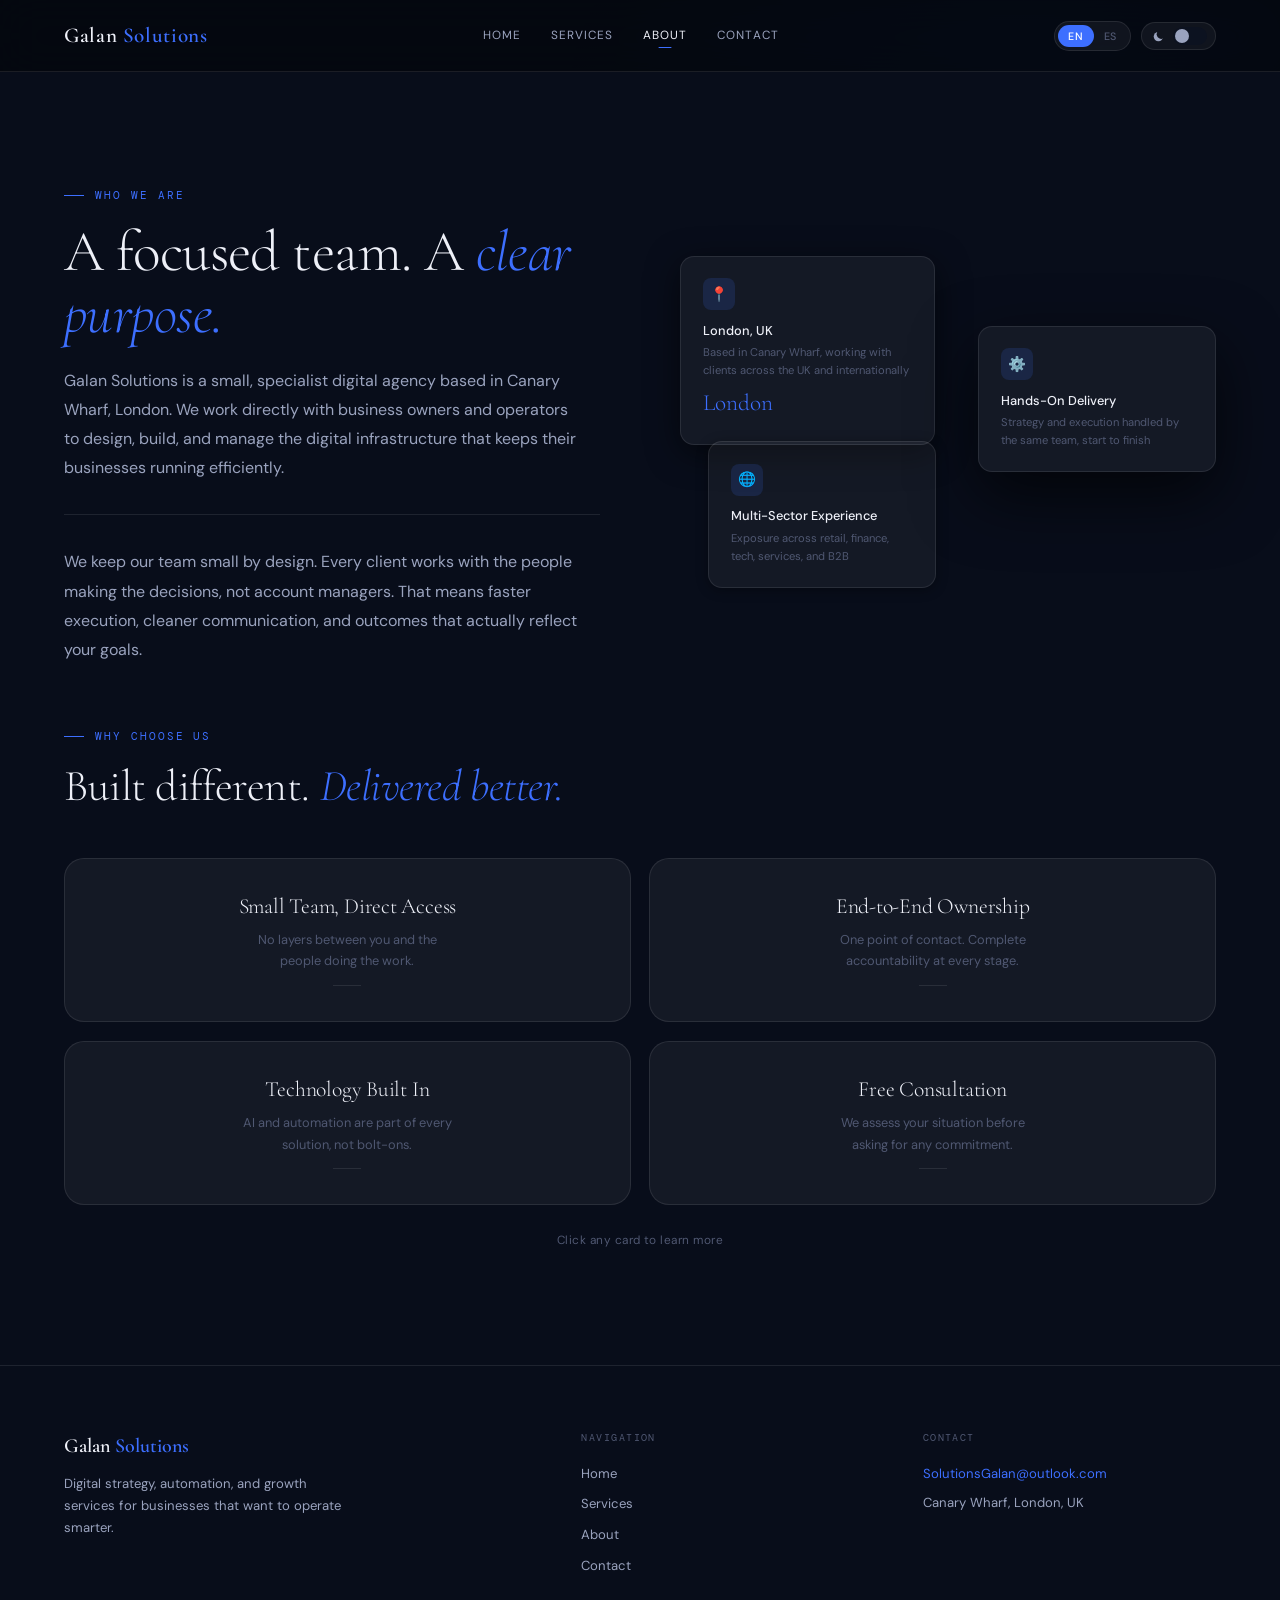
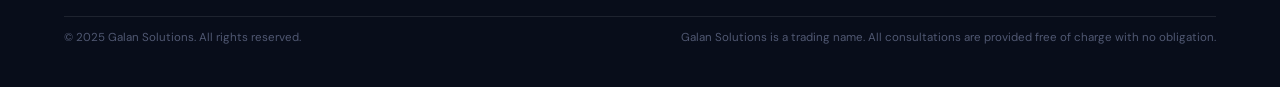
==== about.html @ 9af6d911 "Add about.html page" ====
<!DOCTYPE html>
<html lang="en">
<script>
(function(){
  var t=localStorage.getItem('gs_theme')||'dark';
  document.documentElement.setAttribute('data-theme',t);
})();
</script>
<head>
<meta charset="UTF-8"/>
<meta name="viewport" content="width=device-width, initial-scale=1.0"/>
<title>Galan Solutions — Think Digital. Scale Smarter.</title>
<meta name="description" content="Premium digital agency helping entrepreneurs automate operations, improve marketing, and scale through AI and technology. Based in London."/>
<meta name="keywords" content="digital agency, AI automation, web design, marketing, London, business growth"/>
<meta property="og:title" content="Galan Solutions — Think Digital. Scale Smarter."/>
<meta property="og:description" content="Empowering businesses with smart digital systems that save time, streamline operations, and allow owners to focus on growth."/>
<meta property="og:type" content="website"/>
<link rel="icon" href="data:image/svg+xml,<svg xmlns='http://www.w3.org/2000/svg' viewBox='0 0 32 32'><rect width='32' height='32' rx='8' fill='%233d6fff'/><text x='7' y='24' font-family='Georgia' font-size='22' font-weight='bold' fill='white'>G</text></svg>"/>
<link rel="preconnect" href="https://fonts.googleapis.com"/>
<link rel="preconnect" href="https://fonts.gstatic.com" crossorigin/>
<link href="https://fonts.googleapis.com/css2?family=Cormorant+Garamond:ital,wght@0,300;0,400;0,600;1,300;1,400&family=DM+Sans:opsz,wght@9..40,300;9..40,400;9..40,500&family=DM+Mono:wght@300;400&display=swap" rel="stylesheet"/>
<style>
:root {
  --bg:#05080f; --bg2:#080d1a; --bg3:#0c1220;
  --card:rgba(255,255,255,.05); --cardh:rgba(255,255,255,.08);
  --glass:rgba(5,8,15,.88);
  --t1:#eef0f8; --t2:#9aa3be; --t3:#505872;
  --acc:#3d6fff; --acc2:#6dc8ff;
  --accS:rgba(61,111,255,.15); --accG:rgba(61,111,255,.25);
  --bdr:rgba(255,255,255,.09); --bdrH:rgba(61,111,255,.4);
  --sh1:0 2px 12px rgba(0,0,0,.35); --sh2:0 8px 32px rgba(0,0,0,.55); --sh3:0 24px 64px rgba(0,0,0,.65);
  --r1:8px; --r2:14px; --r3:20px; --r4:28px;
  --nh:72px;
  --eOut:cubic-bezier(.16,1,.3,1); --eSpr:cubic-bezier(.34,1.56,.64,1); --eSm:cubic-bezier(.4,0,.2,1);
  --fD:'Cormorant Garamond',Georgia,serif;
  --fB:'DM Sans',sans-serif;
  --fM:'DM Mono',monospace;
}
[data-theme="light"]{
  --bg:#f5f8ff; --bg2:#edf2ff; --bg3:#e4ecff;
  --card:#ffffff; --cardh:#ffffff;
  --glass:#edf2ffee;
  --t1:#06112e; --t2:#354080; --t3:#7080b0;
  --acc:#1a48e0; --accS:rgba(26,72,224,.08); --accG:rgba(26,72,224,.2);
  --bdr:rgba(26,72,224,.12); --bdrH:rgba(26,72,224,.35);
  --sh1:0 2px 8px rgba(26,72,224,.07); --sh2:0 8px 28px rgba(26,72,224,.11); --sh3:0 20px 56px rgba(26,72,224,.15);
}
*,*::before,*::after{box-sizing:border-box;margin:0;padding:0}
html{font-size:16px;scroll-behavior:smooth;-webkit-font-smoothing:antialiased;text-rendering:optimizeLegibility}
body{font-family:var(--fB);background:var(--bg);color:var(--t1);line-height:1.6;overflow-x:hidden;transition:background .4s var(--eSm),color .4s var(--eSm)}

body::before{
  content:'';position:fixed;inset:0;z-index:-1;
  background:
    radial-gradient(ellipse 60% 50% at 80% 10%, rgba(61,111,255,.12) 0%, transparent 60%),
    radial-gradient(ellipse 50% 40% at 10% 80%, rgba(61,111,255,.07) 0%, transparent 55%),
    radial-gradient(ellipse 40% 35% at 50% 50%, rgba(109,200,255,.05) 0%, transparent 60%);
  animation:bg-shift 12s ease-in-out infinite alternate;
  pointer-events:none;
}
[data-theme="light"] body::before{
  background:
    radial-gradient(ellipse 60% 50% at 80% 10%, rgba(26,72,224,.08) 0%, transparent 60%),
    radial-gradient(ellipse 50% 40% at 10% 80%, rgba(26,72,224,.05) 0%, transparent 55%),
    radial-gradient(ellipse 40% 35% at 50% 50%, rgba(26,72,224,.04) 0%, transparent 60%);
}
@keyframes bg-shift{
  0%  { opacity:.8; }
  33% { opacity:1; }
  66% { opacity:.9; }
  100%{ opacity:1; }
}
a{text-decoration:none;color:inherit}
button{cursor:pointer;border:none;background:none;font-family:inherit}
ul{list-style:none}
::selection{background:var(--accS);color:var(--t1)}
::-webkit-scrollbar{width:4px}
::-webkit-scrollbar-track{background:transparent}
::-webkit-scrollbar-thumb{background:var(--bdr);border-radius:2px}
::-webkit-scrollbar-thumb:hover{background:var(--acc)}

/* NAV */
.nav{position:fixed;top:0;left:0;right:0;height:var(--nh);z-index:1000;display:flex;align-items:center;padding:0 clamp(1.25rem,5vw,4rem);background:var(--glass);backdrop-filter:blur(22px) saturate(180%);-webkit-backdrop-filter:blur(22px) saturate(180%);border-bottom:1px solid var(--bdr);transition:background .4s}
[data-theme="light"] .nav{background:#edf2ffee;backdrop-filter:blur(22px)}
.nav-brand{font-family:var(--fD);font-size:1.32rem;font-weight:600;letter-spacing:.03em;flex-shrink:0;transition:opacity .2s}
.nav-brand:hover{opacity:.7}
.nav-brand b{color:var(--acc);font-weight:600}
.nav-links{display:flex;align-items:center;gap:.1rem;margin:0 auto}
.nav-a{font-size:.74rem;font-weight:400;letter-spacing:.09em;text-transform:uppercase;color:var(--t2);padding:.45rem .88rem;border-radius:var(--r1);transition:color .2s;position:relative}
.nav-a::after{content:'';position:absolute;bottom:4px;left:50%;transform:translateX(-50%) scaleX(0);width:13px;height:1.5px;background:var(--acc);border-radius:1px;transition:transform .25s var(--eOut)}
.nav-a:hover{color:var(--t1)}
.nav-a:hover::after,.nav-a.cur::after{transform:translateX(-50%) scaleX(1)}
.nav-a.cur{color:var(--t1)}
.nav-r{display:flex;align-items:center;gap:.6rem;flex-shrink:0}
.lang-sw{display:flex;background:var(--card);border:1px solid var(--bdr);border-radius:100px;padding:3px}
.lang-sw:hover{border-color:var(--bdrH)}
.lbtn{font-size:.67rem;font-weight:500;letter-spacing:.07em;text-transform:uppercase;color:var(--t3);padding:4px 10px;border-radius:100px;transition:all .2s var(--eOut)}
.lbtn.on{background:var(--acc);color:#fff}
.theme-btn-wrap{display:none;align-items:center;gap:.45rem;background:var(--card);border:1px solid var(--bdr);border-radius:100px;padding:4px 8px 4px 10px;transition:border-color .2s,background .2s;flex-shrink:0}
.theme-btn-wrap:hover{border-color:var(--bdrH);background:var(--cardh)}
.nav-r .theme-btn-wrap{display:flex}
.mob-ctrls .theme-btn-wrap{display:flex}
.theme-icon{display:flex;align-items:center;color:var(--t2);transition:color .3s}
.theme-icon .icon-sun{display:none}
.theme-icon .icon-moon{display:block}
[data-theme="light"] .theme-icon .icon-sun{display:block}
[data-theme="light"] .theme-icon .icon-moon{display:none}
[data-theme="light"] .theme-icon{color:var(--acc)}
.theme-sw{width:34px;height:18px;background:var(--bg3);border-radius:100px;position:relative;transition:background .3s var(--eOut);flex-shrink:0;display:block;border:none}
.theme-sw::after{content:'';position:absolute;top:2px;left:2px;width:14px;height:14px;border-radius:50%;background:var(--t2);transition:transform .3s var(--eSpr),background .3s}
[data-theme="light"] .theme-sw{background:var(--accS)}
[data-theme="light"] .theme-sw::after{transform:translateX(16px);background:var(--acc)}
.ham{display:none;flex-direction:column;gap:5px;padding:8px;border-radius:var(--r1)}
.ham:hover{background:var(--card)}
.ham span{display:block;width:22px;height:1.5px;background:var(--t1);border-radius:1px;transition:all .3s var(--eOut);transform-origin:center}
.ham.open span:nth-child(1){transform:translateY(6.5px) rotate(45deg)}
.ham.open span:nth-child(2){opacity:0;transform:scaleX(0)}
.ham.open span:nth-child(3){transform:translateY(-6.5px) rotate(-45deg)}
.mob-nav{position:fixed;top:var(--nh);left:0;right:0;background:var(--glass);backdrop-filter:blur(24px);-webkit-backdrop-filter:blur(24px);border-bottom:1px solid var(--bdr);padding:1.5rem clamp(1.25rem,5vw,4rem);display:flex;flex-direction:column;gap:.2rem;transform:translateY(-110%);opacity:0;transition:transform .4s var(--eOut),opacity .3s;pointer-events:none;z-index:999}
[data-theme="light"] .mob-nav{background:#edf2ffee}
.mob-nav.open{transform:translateY(0);opacity:1;pointer-events:all}
.mob-nav .nav-a{font-size:.93rem;padding:.7rem 1rem;letter-spacing:.04em}
.mob-ctrls{display:flex;align-items:center;gap:1rem;margin-top:1rem;padding-top:1rem;border-top:1px solid var(--bdr)}

/* LAYOUT */
.wrap{padding-top:var(--nh)}
.sec{padding:clamp(4.5rem,9vw,8rem) clamp(1.25rem,5vw,4rem)}
.cnt{max-width:1180px;margin:0 auto;width:100%}
.lbl{font-family:var(--fM);font-size:.67rem;letter-spacing:.18em;text-transform:uppercase;color:var(--acc);margin-bottom:1.1rem;display:flex;align-items:center;gap:.7rem}
.lbl::before{content:'';display:inline-block;width:20px;height:1px;background:var(--acc)}
.h2{font-family:var(--fD);font-size:clamp(2.2rem,4.5vw,3.8rem);font-weight:300;line-height:1.07;letter-spacing:-.01em;color:var(--t1);margin-bottom:1.3rem}
.h2 em{font-style:italic;color:var(--acc)}
.sub{font-size:1rem;color:var(--t2);max-width:520px;line-height:1.82}
.sec-div{height:1px;background:var(--bdr);margin:2rem 0}

/* BUTTONS */
.btn{display:inline-flex;align-items:center;gap:.55rem;padding:.82rem 1.65rem;border-radius:100px;font-family:var(--fB);font-size:.79rem;font-weight:500;letter-spacing:.07em;text-transform:uppercase;transition:all .25s var(--eOut);white-space:nowrap}
.btn:active{transform:scale(.98)}
.btn-p{background:var(--acc);color:#fff;box-shadow:0 4px 20px var(--accG)}
.btn-p:hover{box-shadow:0 8px 32px var(--accG),0 0 0 1px rgba(61,111,255,.45);transform:translateY(-1px)}
.btn-o{background:transparent;color:var(--t1);border:1px solid var(--bdr)}
.btn-o:hover{border-color:var(--bdrH);background:var(--accS);color:var(--acc)}
.btn-g{background:transparent;color:var(--t2)}
.btn-g:hover{color:var(--t1)}

/* CARDS */
.card{background:var(--card);border:1px solid var(--bdr);border-radius:var(--r3);padding:2rem;transition:all .3s var(--eOut);position:relative;overflow:hidden}
.card::before{content:'';position:absolute;inset:0;border-radius:var(--r3);background:radial-gradient(500px circle at var(--mx,50%) var(--my,50%),var(--accS),transparent 40%);opacity:0;transition:opacity .4s}
.card:hover{background:var(--cardh);border-color:var(--bdrH);transform:translateY(-2px);box-shadow:var(--sh2)}
.card:hover::before{opacity:1}
[data-theme="light"] .card{background:#fff;border-color:rgba(26,72,224,.15)}
[data-theme="light"] .card:hover{background:#fff;box-shadow:var(--sh2)}

/* REVEAL */
.rv{opacity:0;transform:translateY(22px);transition:opacity .7s var(--eOut),transform .7s var(--eOut)}
.rv.in{opacity:1;transform:translateY(0)}
.d1{transition-delay:.1s}.d2{transition-delay:.2s}.d3{transition-delay:.3s}.d4{transition-delay:.4s}.d5{transition-delay:.5s}

/* OVERLAY */
.overlay{position:fixed;inset:0;background:var(--bg);z-index:9998;pointer-events:none;opacity:1;transition:opacity .5s var(--eSm)}
.overlay.gone{opacity:0}

/* HERO */
.hero{min-height:calc(100vh - var(--nh));display:flex;align-items:center;padding:clamp(3.5rem,8vw,7rem) clamp(1.25rem,5vw,4rem);position:relative;overflow:hidden;background:radial-gradient(ellipse 80% 60% at 70% 20%, #1a3a7a 0%, #080d1a 55%, #05080f 100%)}
[data-theme="light"] .hero{background:linear-gradient(135deg,#edf2ff 0%,#f5f8ff 60%,#e8f0ff 100%)}
.hero-bg{position:absolute;inset:0;pointer-events:none;z-index:0}
.orb{position:absolute;border-radius:50%;filter:blur(80px);opacity:.22;animation:drift 14s ease-in-out infinite}
.o1{width:540px;height:540px;background:radial-gradient(circle,#3d6fff,transparent 70%);top:-170px;right:-70px}
.o2{width:360px;height:360px;background:radial-gradient(circle,#6dc8ff,transparent 70%);bottom:-70px;left:4%;animation-delay:-5s;opacity:.1}
.o3{width:270px;height:270px;background:radial-gradient(circle,#3d6fff,transparent 70%);top:42%;left:28%;animation-delay:-9s;opacity:.07}
.o4{width:700px;height:700px;background:radial-gradient(circle,#1e4daa,transparent 65%);top:-20%;left:-15%;animation-delay:-3s;opacity:.06;animation-duration:20s}
@keyframes drift{0%,100%{transform:translate(0,0) scale(1)}33%{transform:translate(17px,-24px) scale(1.04)}66%{transform:translate(-11px,17px) scale(.97)}}
.hero::after{content:'';position:absolute;inset:0;background:radial-gradient(ellipse 50% 40% at 30% 80%,rgba(61,111,255,.07),transparent 70%);animation:breathe 8s ease-in-out infinite;pointer-events:none;z-index:0}
@keyframes breathe{0%,100%{opacity:.6;transform:scale(1)}50%{opacity:1;transform:scale(1.08)}}
.hero-in{max-width:1180px;margin:0 auto;width:100%;position:relative;z-index:1}
.hero-eye{display:inline-flex;align-items:center;gap:.7rem;font-family:var(--fM);font-size:.69rem;letter-spacing:.18em;text-transform:uppercase;color:var(--acc);margin-bottom:1.8rem;opacity:0;transform:translateY(13px);animation:fup .8s var(--eOut) .2s forwards}
.hero-eye::before{content:'';display:block;width:26px;height:1px;background:var(--acc)}
.hero-h{font-family:var(--fD);font-size:clamp(3rem,8vw,7rem);font-weight:300;line-height:.93;letter-spacing:-.025em;color:var(--t1);margin-bottom:1.85rem;opacity:0;transform:translateY(22px);animation:fup .9s var(--eOut) .35s forwards}
.hero-h em{font-style:italic;background:linear-gradient(135deg,var(--acc),var(--acc2));-webkit-background-clip:text;-webkit-text-fill-color:transparent;background-clip:text}
.hero-p{font-size:clamp(.94rem,1.8vw,1.09rem);color:var(--t2);max-width:455px;line-height:1.82;margin-bottom:2.75rem;opacity:0;transform:translateY(17px);animation:fup .9s var(--eOut) .5s forwards}
.hero-btns{display:flex;align-items:center;flex-wrap:wrap;gap:.85rem;opacity:0;transform:translateY(13px);animation:fup .8s var(--eOut) .65s forwards}
.scroll-hint{position:absolute;bottom:2.5rem;left:50%;transform:translateX(-50%);display:flex;flex-direction:column;align-items:center;gap:.45rem;opacity:0;animation:fup .8s var(--eOut) 1.1s forwards;z-index:1}
.scroll-lbl{font-family:var(--fM);font-size:.61rem;letter-spacing:.15em;text-transform:uppercase;color:var(--t3)}
.scroll-line{width:1px;height:36px;background:linear-gradient(to bottom,var(--acc),transparent);animation:pulse 2s ease-in-out infinite}
@keyframes pulse{0%,100%{opacity:.4}50%{opacity:1}}
@keyframes fup{to{opacity:1;transform:translateY(0)}}

/* TRUST STRIP */
.trust-strip{background:var(--bg2);border-top:1px solid var(--bdr);border-bottom:1px solid var(--bdr);padding:1.6rem clamp(1.25rem,5vw,4rem)}
[data-theme="light"] .trust-strip{background:#edf2ff}
.trust-in{max-width:1180px;margin:0 auto;display:flex;align-items:center;justify-content:center;gap:0;flex-wrap:wrap}
.trust-item{display:flex;align-items:center;gap:.65rem;font-size:.82rem;color:var(--t2);padding:.5rem 2.5rem;letter-spacing:.01em;line-height:1.4}
.trust-item svg{color:var(--acc);flex-shrink:0}
.trust-sep{width:1px;height:24px;background:var(--bdr);flex-shrink:0}
@media(max-width:680px){
  .trust-sep{display:none}
  .trust-item{padding:.4rem 1rem;font-size:.78rem}
}

/* SERVICES */
.svc-grid{display:grid;grid-template-columns:repeat(3,1fr);gap:1.15rem;margin-top:3rem;align-items:start}
.svc-card{cursor:pointer;user-select:none;align-self:start}
.svc-card.open{background:var(--cardh);border-color:var(--bdrH);box-shadow:var(--sh2)}
.svc-ico{width:42px;height:42px;background:var(--accS);border-radius:12px;display:flex;align-items:center;justify-content:center;color:var(--acc);margin-bottom:1.1rem;transition:background .2s,transform .2s}
.svc-card:hover .svc-ico,.svc-card.open .svc-ico{background:var(--acc);color:#fff;transform:scale(1.04)}
.svc-name{font-size:.9rem;font-weight:500;color:var(--t1);margin-bottom:.38rem}
.svc-short{font-size:.78rem;color:var(--t2);line-height:1.6}
.svc-exp{max-height:0;overflow:hidden;transition:max-height .45s var(--eOut),opacity .35s,margin .35s;opacity:0;margin-top:0}
.svc-card.open .svc-exp{max-height:240px;opacity:1;margin-top:.82rem}
.svc-detail{font-size:.78rem;color:var(--t2);line-height:1.72;padding-top:.82rem;border-top:1px solid var(--bdr)}
.svc-tag{display:inline-block;margin-top:.65rem;font-family:var(--fM);font-size:.63rem;letter-spacing:.1em;text-transform:uppercase;color:var(--acc);background:var(--accS);padding:.28rem .7rem;border-radius:100px}
.svc-hint{text-align:center;font-size:.74rem;color:var(--t3);margin-top:1.6rem;letter-spacing:.04em}

/* WHY CARDS — collapsed state */
.why-grid .svc-card{text-align:center;padding:2.2rem 1.8rem}
.why-grid .svc-name{font-family:var(--fD);font-size:1.35rem;font-weight:300;letter-spacing:-.01em;color:var(--t1);margin-bottom:.6rem;line-height:1.2}
.why-grid .svc-short{font-size:.8rem;color:var(--t3);line-height:1.65;max-width:220px;margin:0 auto}
.why-grid .svc-card::after{content:'';display:block;width:28px;height:1px;background:var(--bdr);margin:.85rem auto 0;transition:opacity .3s,width .3s var(--eOut)}
.why-grid .svc-card.open::after{opacity:0;width:0}
.why-grid .svc-exp{text-align:left}
.why-grid .svc-card.open .svc-name{color:var(--acc)}

/* ABOUT */
.intro-g{display:grid;grid-template-columns:1fr 1fr;gap:5rem;align-items:center}
.float-cards{position:relative;height:340px}
.fc{position:absolute;background:var(--card);border:1px solid var(--bdr);border-radius:var(--r2);padding:1.35rem;transition:transform .35s var(--eOut)}
.fc:nth-child(1){top:0;left:0;width:255px;box-shadow:var(--sh2)}
.fc:nth-child(2){top:70px;right:0;width:238px;box-shadow:var(--sh3)}
.fc:nth-child(3){bottom:8px;left:28px;width:228px;box-shadow:var(--sh1)}
.float-cards:hover .fc:nth-child(1){transform:translate(-5px,-5px)}
.float-cards:hover .fc:nth-child(2){transform:translate(5px,5px)}
.float-cards:hover .fc:nth-child(3){transform:translate(-3px,7px)}
.fc-ico{width:32px;height:32px;background:var(--accS);border-radius:var(--r1);display:flex;align-items:center;justify-content:center;color:var(--acc);font-size:.9rem;margin-bottom:.65rem}
.fc-t{font-size:.8rem;font-weight:500;color:var(--t1);margin-bottom:.22rem}
.fc-d{font-size:.7rem;color:var(--t3);line-height:1.55}
.fc-n{font-family:var(--fD);font-size:1.45rem;font-weight:300;color:var(--acc);margin-top:.38rem}
.why-g{display:grid;grid-template-columns:repeat(2,1fr);gap:1.15rem;margin-top:2.5rem}
.why-card{display:flex;gap:1rem;align-items:flex-start}
.why-ico{width:36px;height:36px;background:var(--accS);border-radius:var(--r1);display:flex;align-items:center;justify-content:center;color:var(--acc);flex-shrink:0;transition:background .2s}
.why-card:hover .why-ico{background:var(--acc);color:#fff}
.why-grid{grid-template-columns:repeat(2,1fr)}
@media(max-width:680px){.why-grid{grid-template-columns:1fr}}

/* CONTACT */
.contact-g{display:grid;grid-template-columns:1fr 1.4fr;gap:5rem;align-items:start}
.c-item{display:flex;gap:.9rem;align-items:flex-start;margin-bottom:1.5rem}
.c-ico{width:38px;height:38px;background:var(--accS);border-radius:var(--r1);display:flex;align-items:center;justify-content:center;color:var(--acc);flex-shrink:0}
.c-lt{font-size:.72rem;font-family:var(--fM);letter-spacing:.1em;text-transform:uppercase;color:var(--t3);margin-bottom:.2rem}
.c-lv{font-size:.88rem;color:var(--t1)}
.c-lv a{color:var(--acc);transition:opacity .2s}
.c-lv a:hover{opacity:.75}
.free-tag{display:inline-flex;align-items:center;gap:.48rem;padding:.45rem 1rem;border-radius:100px;font-size:.73rem;font-weight:500;background:var(--accS);color:var(--acc);border:1px solid rgba(61,111,255,.2);margin-bottom:2rem}
.form{display:flex;flex-direction:column;gap:1.1rem}
.field{position:relative}
.field input,.field textarea{width:100%;background:var(--card);border:1px solid var(--bdr);border-radius:var(--r2);padding:1.35rem 1.2rem .7rem;font-family:var(--fB);font-size:.86rem;color:var(--t1);outline:none;transition:border-color .25s,background .25s,box-shadow .25s;resize:none;line-height:1.5}
[data-theme="light"] .field input,[data-theme="light"] .field textarea{background:#fff;color:#06112e}
.field textarea{min-height:120px;padding-top:1.5rem}
.field input::placeholder,.field textarea::placeholder{color:transparent}
.field input:focus,.field textarea:focus{border-color:var(--acc);background:var(--cardh);box-shadow:0 0 0 3px var(--accS)}
.field label{position:absolute;top:1.05rem;left:1.2rem;font-size:.78rem;color:var(--t3);pointer-events:none;transition:all .2s var(--eOut);transform-origin:left;white-space:nowrap}
.field input:focus~label,.field input:not(:placeholder-shown)~label,
.field textarea:focus~label,.field textarea:not(:placeholder-shown)~label{transform:translateY(-1.45rem) scale(.78);color:var(--acc);background:var(--bg);padding:0 .28rem;left:1rem}
[data-theme="light"] .field input:focus~label,[data-theme="light"] .field input:not(:placeholder-shown)~label,
[data-theme="light"] .field textarea:focus~label,[data-theme="light"] .field textarea:not(:placeholder-shown)~label{background:var(--bg)}
.sub-btn{width:100%;padding:.95rem;border-radius:var(--r2);background:var(--acc);color:#fff;font-family:var(--fB);font-size:.86rem;font-weight:500;letter-spacing:.07em;text-transform:uppercase;cursor:pointer;transition:all .25s var(--eOut);box-shadow:0 4px 20px var(--accG)}
.sub-btn:hover{transform:translateY(-1px);box-shadow:0 8px 32px var(--accG)}
.sub-btn:active{transform:scale(.99)}
.form-ok{display:none;text-align:center;padding:2.8rem 2rem;border:1px solid var(--bdrH);border-radius:var(--r3);background:var(--accS)}
.form-ok.show{display:block}
.form-ok-ico{font-size:2.4rem;margin-bottom:.9rem}
.form-ok-t{font-family:var(--fD);font-size:1.55rem;font-weight:300;color:var(--t1);margin-bottom:.45rem}
.form-ok-d{font-size:.86rem;color:var(--t2)}

/* FOOTER */
footer{padding:4rem clamp(1.25rem,5vw,4rem) 2.5rem;border-top:1px solid var(--bdr);background:var(--bg2)}
[data-theme="light"] footer{background:#edf2ff}
.ft-in{max-width:1180px;margin:0 auto;display:grid;grid-template-columns:1.6fr 1fr 1fr;gap:3rem;align-items:start}
.ft-brand{font-family:var(--fD);font-size:1.25rem;font-weight:600;margin-bottom:.65rem}
.ft-brand b{color:var(--acc);font-weight:600}
.ft-tag{font-size:.82rem;color:var(--t2);max-width:280px;line-height:1.7;margin-top:.5rem}
.ft-col-title{font-family:var(--fM);font-size:.65rem;letter-spacing:.14em;text-transform:uppercase;color:var(--t3);margin-bottom:1rem}
.ft-links{display:flex;flex-direction:column;gap:.6rem}
.ft-lnk{font-size:.82rem;color:var(--t2);transition:color .2s}
.ft-lnk:hover{color:var(--t1)}
.ft-contact-item{font-size:.82rem;color:var(--t2);line-height:1.7}
.ft-contact-item a{color:var(--acc);transition:opacity .2s}
.ft-contact-item a:hover{opacity:.75}
.ft-divider{max-width:1180px;margin:2.5rem auto 0;border:none;border-top:1px solid var(--bdr)}
.ft-bot{max-width:1180px;margin:.75rem auto 0;display:flex;justify-content:space-between;font-size:.72rem;color:var(--t3);flex-wrap:wrap;gap:.75rem;align-items:center}
.ft-disclaimer{font-size:.72rem;color:var(--t3)}

/* LIGHT MODE OVERRIDES */
[data-theme="light"] body{background:#f5f8ff}
[data-theme="light"] .wrap{background:#f5f8ff}
[data-theme="light"] #services{background:#f5f8ff}
[data-theme="light"] #contact{background:#f5f8ff}
[data-theme="light"] .lang-sw{background:#fff;border-color:rgba(26,72,224,.18)}
[data-theme="light"] .theme-btn-wrap{background:#fff;border-color:rgba(26,72,224,.18)}
[data-theme="light"] .theme-sw{background:#e4ecff}
[data-theme="light"] .ham span{background:var(--t1)}
[data-theme="light"] .card{background:#fff;border-color:rgba(26,72,224,.15)}
[data-theme="light"] .card:hover{background:#fafcff;box-shadow:var(--sh2)}
[data-theme="light"] .svc-card.open{background:#fafcff;border-color:var(--bdrH)}
[data-theme="light"] .fc{background:#fff;border-color:rgba(26,72,224,.15)}
[data-theme="light"] .form-ok{background:#eef4ff;border-color:var(--bdrH)}
[data-theme="light"] .free-tag{background:#eef4ff;border-color:rgba(26,72,224,.2)}
[data-theme="light"] .svc-tag{background:#eef4ff}
[data-theme="light"] .trust-item svg{color:var(--acc)}
[data-theme="light"] .orb{opacity:.06}
.anchor{scroll-margin-top:calc(var(--nh) + 12px)}
.about-sec{background:var(--bg2)}
[data-theme="light"] .about-sec{background:#edf2ff}

/* RESPONSIVE */
@media(max-width:900px){
  .intro-g{grid-template-columns:1fr;gap:2.5rem}
  .float-cards{display:none}
  .svc-grid{grid-template-columns:repeat(2,1fr)}
  .why-g{grid-template-columns:1fr}
  .contact-g{grid-template-columns:1fr;gap:3rem}
  .ft-in{grid-template-columns:1fr 1fr;gap:2rem}
}
@media(max-width:680px){
  .nav-links,.nav-r .lang-sw,.nav-r .theme-btn-wrap{display:none}
  .ham{display:flex}
  .svc-grid{grid-template-columns:1fr}
  .hero-h{font-size:clamp(2.6rem,11vw,3.8rem)}
  .ft-in{grid-template-columns:1fr}
  .ft-bot{flex-direction:column;align-items:flex-start}
}
@media(max-width:380px){
  :root{--nh:62px}
}
</style>
</head>
<body>

<div class="overlay" id="overlay"></div>

<!-- NAV -->
<header class="nav" id="nav" role="banner">
  <a href="./" class="nav-brand">Galan <b>Solutions</b></a>
  <nav class="nav-links" role="navigation" aria-label="Primary">
    <a href="./"     class="nav-a"     data-sec="home">Home</a>
    <a href="services.html" class="nav-a"     data-sec="services">Services</a>
    <a href="about.html"    class="nav-a cur" data-sec="about">About</a>
    <a href="contact.html"  class="nav-a"     data-sec="contact">Contact</a>
  </nav>
  <div class="nav-r">
    <div class="lang-sw" role="group" aria-label="Language">
      <button class="lbtn on" data-lang="en" aria-label="English">EN</button>
      <button class="lbtn"    data-lang="es" aria-label="Español">ES</button>
    </div>
    <button class="theme-btn-wrap" id="theme-btn" aria-label="Toggle theme">
      <span class="theme-icon" aria-hidden="true">
        <svg class="icon-moon" width="14" height="14" viewBox="0 0 24 24" xmlns="http://www.w3.org/2000/svg"><defs><mask id="md"><rect width="24" height="24" fill="white"/><circle cx="16" cy="9" r="8" fill="black"/></mask></defs><circle cx="11" cy="13" r="8" fill="currentColor" mask="url(#md)"/></svg>
        <svg class="icon-sun" width="14" height="14" viewBox="0 0 14 14" fill="none"><circle cx="7" cy="7" r="2.5" stroke="currentColor" stroke-width="1.3"/><path d="M7 1v1.5M7 11.5V13M1 7h1.5M11.5 7H13M3.05 3.05l1.06 1.06M9.89 9.89l1.06 1.06M3.05 10.95l1.06-1.06M9.89 4.11l1.06-1.06" stroke="currentColor" stroke-width="1.3" stroke-linecap="round"/></svg>
      </span>
      <span class="theme-sw"></span>
    </button>
    <button class="ham" id="ham" aria-label="Open menu" aria-expanded="false">
      <span></span><span></span><span></span>
    </button>
  </div>
</header>

<div class="mob-nav" id="mob-nav">
  <a href="./"     class="nav-a" data-sec="home">Home</a>
  <a href="services.html" class="nav-a" data-sec="services">Services</a>
  <a href="about.html"    class="nav-a cur" data-sec="about">About</a>
  <a href="contact.html"  class="nav-a" data-sec="contact">Contact</a>
  <div class="mob-ctrls">
    <div class="lang-sw">
      <button class="lbtn on" data-lang="en">EN</button>
      <button class="lbtn"    data-lang="es">ES</button>
    </div>
    <button class="theme-btn-wrap" id="theme-btn-m" aria-label="Toggle theme">
      <span class="theme-icon" aria-hidden="true">
        <svg class="icon-moon" width="14" height="14" viewBox="0 0 24 24" xmlns="http://www.w3.org/2000/svg"><defs><mask id="mm"><rect width="24" height="24" fill="white"/><circle cx="16" cy="9" r="8" fill="black"/></mask></defs><circle cx="11" cy="13" r="8" fill="currentColor" mask="url(#mm)"/></svg>
        <svg class="icon-sun" width="14" height="14" viewBox="0 0 14 14" fill="none"><circle cx="7" cy="7" r="2.5" stroke="currentColor" stroke-width="1.3"/><path d="M7 1v1.5M7 11.5V13M1 7h1.5M11.5 7H13M3.05 3.05l1.06 1.06M9.89 9.89l1.06 1.06M3.05 10.95l1.06-1.06M9.89 4.11l1.06-1.06" stroke="currentColor" stroke-width="1.3" stroke-linecap="round"/></svg>
      </span>
      <span class="theme-sw"></span>
    </button>
  </div>
</div>

<main class="wrap">
<section class="sec anchor about-sec" id="about" aria-labelledby="ab-h">
  <div class="cnt">
    <div class="intro-g">
      <div>
        <div class="lbl rv" id="ab-lbl">Who We Are</div>
        <h2 class="h2 rv d1" id="ab-h">A focused team. A <em>clear purpose.</em></h2>
        <p class="sub rv d2" id="ab-p">Galan Solutions is a small, specialist digital agency based in Canary Wharf, London. We work directly with business owners and operators to design, build, and manage the digital infrastructure that keeps their businesses running efficiently.</p>
        <div class="sec-div rv d3"></div>
        <p class="sub rv d3" id="ab-p2">We keep our team small by design. Every client works with the people making the decisions, not account managers. That means faster execution, cleaner communication, and outcomes that actually reflect your goals.</p>
      </div>
      <div class="float-cards rv d2" aria-hidden="true">
        <div class="fc"><div class="fc-ico">📍</div><div class="fc-t" id="fc1t">London, UK</div><div class="fc-d" id="fc1d">Based in Canary Wharf, working with clients across the UK and internationally</div><div class="fc-n">London</div></div>
        <div class="fc"><div class="fc-ico">⚙️</div><div class="fc-t" id="fc2t">Hands-On Delivery</div><div class="fc-d" id="fc2d">Strategy and execution handled by the same team, start to finish</div></div>
        <div class="fc"><div class="fc-ico">🌐</div><div class="fc-t" id="fc3t">Multi-Sector Experience</div><div class="fc-d" id="fc3d">Exposure across retail, finance, tech, services, and B2B</div></div>
      </div>
    </div>

    <div class="lbl rv" style="margin-top:4rem" id="why-lbl">Why Choose Us</div>
    <h3 class="h2 rv d1" id="why-h" style="font-size:clamp(1.75rem,3.5vw,2.75rem)">Built different. <em>Delivered better.</em></h3>
    <div class="svc-grid why-grid">
      <article class="card svc-card rv d1" aria-expanded="false">
        <div class="svc-name" id="w1t">Small Team, Direct Access</div>
        <div class="svc-short" id="w1s">No layers between you and the people doing the work.</div>
        <div class="svc-exp"><div class="svc-detail" id="w1d">You work with the people doing the work. No layers, no handoffs, no miscommunication between what was agreed and what gets built. Every decision is made by the same people executing it.</div></div>
      </article>
      <article class="card svc-card rv d2" aria-expanded="false">
        <div class="svc-name" id="w2t">End-to-End Ownership</div>
        <div class="svc-short" id="w2s">One point of contact. Complete accountability at every stage.</div>
        <div class="svc-exp"><div class="svc-detail" id="w2d">We take full responsibility for strategy, execution, and results. One point of contact, complete accountability, clear deliverables at every stage. You always know where things stand and what comes next.</div></div>
      </article>
      <article class="card svc-card rv d3" aria-expanded="false">
        <div class="svc-name" id="w3t">Technology Built In</div>
        <div class="svc-short" id="w3s">AI and automation are part of every solution, not bolt-ons.</div>
        <div class="svc-exp"><div class="svc-detail" id="w3d">AI, automation, and smart systems are part of how we work, not extras we add on request. Every solution is designed to scale without proportional cost increases, so growth doesn't mean hiring more people to manage more tools.</div></div>
      </article>
      <article class="card svc-card rv d4" aria-expanded="false">
        <div class="svc-name" id="w4t">Free Consultation</div>
        <div class="svc-short" id="w4s">We assess your situation before asking for any commitment.</div>
        <div class="svc-exp"><div class="svc-detail" id="w4d">Every engagement starts with a no-cost consultation. We assess your situation, outline what we can do, and only move forward if there's a genuine fit. No pressure, no obligation, just clarity on whether we're the right team for you.</div></div>
      </article>
    </div>
    <p class="svc-hint" id="why-hint">Click any card to learn more</p>
  </div>
</section>

<!-- CONTACT -->

</main>

<!-- FOOTER -->
<footer role="contentinfo">
  <div class="ft-in">
    <div>
      <div class="ft-brand">Galan <b>Solutions</b></div>
      <p class="ft-tag" id="ft-tag">Digital strategy, automation, and growth services for businesses that want to operate smarter.</p>
    </div>
    <div>
      <div class="ft-col-title" id="ft-nav-title">Navigation</div>
      <nav class="ft-links" aria-label="Footer navigation">
        <a href="./"     class="ft-lnk" id="ft1">Home</a>
        <a href="services.html" class="ft-lnk" id="ft2">Services</a>
        <a href="about.html"    class="ft-lnk" id="ft3">About</a>
        <a href="contact.html"  class="ft-lnk" id="ft4">Contact</a>
      </nav>
    </div>
    <div>
      <div class="ft-col-title" id="ft-contact-title">Contact</div>
      <div class="ft-contact-item"><a href="mailto:SolutionsGalan@outlook.com">SolutionsGalan@outlook.com</a></div>
      <div class="ft-contact-item" style="margin-top:.45rem" id="ft-loc">Canary Wharf, London, UK</div>
    </div>
  </div>
  <hr class="ft-divider"/>
  <div class="ft-bot">
    <span id="ft-copy">© 2025 Galan Solutions. All rights reserved.</span>
    <span class="ft-disclaimer" id="ft-disclaimer">Galan Solutions is a trading name. All consultations are provided free of charge with no obligation.</span>
  </div>
</footer>

<script>
(function(){
'use strict';
const T={
en:{
  nav:['Home','Services','About','Contact'],
  eye:'Premium Digital Agency — London',
  h1:'Think Digital.', h2:'Scale Smarter.',
  hp:'We simplify, automate, and manage the digital side of your business, so you can focus entirely on decision making.',
  hb1:'View Services', hb2:'Why Choose Us', hb3:'Get in Touch', scroll:'Scroll',
  tr1:'Strategy, automation, and growth — under one roof',
  tr2:'You work directly with the people doing the work',
  tr3:'Every consultation is free, with no obligation',
  svclbl:'What We Do', svcH:'Six ways we <em>grow your business.</em>',
  svcp:'Every service is built to save time, reduce friction, and deliver measurable results.',
  svcHint:'Click any card to learn more',
  s:[
    ['Process Automation','Replace manual tasks with intelligent, time-saving workflows.',
     'We identify your most repetitive processes and automate them from start to finish. CRM updates, email sequences, document handling and reporting are all handled by software, freeing your team to focus on what actually matters.','AI · Automation · Efficiency'],
    ['Marketing Strategy','Data-led campaigns built to convert and scale revenue.',
     'We design and manage full-funnel marketing strategies grounded in data. Audience research, paid media, email marketing and conversion optimisation are all tied to clear KPIs and monthly reporting, so you always know what is working.','Paid Media · Funnels · Growth'],
    ['Web Design','Fast, modern websites that turn visitors into customers.',
     'We build websites from strategy through to launch, covering UX, visual design and development. Every site is mobile-first, SEO-optimised and performance-tuned, whether it is a landing page or a full platform.','UX · Development · SEO'],
    ['Social Media','Consistent content that builds your audience and brand authority.',
     'We manage your social presence from start to finish, covering content calendars, creative production, scheduling and community management across Instagram, LinkedIn, TikTok and X. You stay visible without the overhead.','Content · Brand · Community'],
    ['Market Research','Clear intelligence to sharpen your positioning and strategy.',
     'We deliver structured competitor and market analysis, identifying gaps, trends and positioning opportunities. Outputs include written reports, pricing benchmarks and customer persona profiles, designed to inform real decisions.','Intelligence · Research · Strategy'],
    ['Business Analytics','Dashboards and reporting that make your numbers actionable.',
     'We build custom analytics frameworks and live dashboards connected to your existing tools. Revenue, CAC, churn and conversion rates are surfaced clearly so you can act quickly, with no spreadsheet archaeology required.','Dashboards · KPIs · Reporting'],
  ],
  ablbl:'Who We Are', abH:'A focused team. A <em>clear purpose.</em>',
  abp:'Galan Solutions is a small, specialist digital agency based in Canary Wharf, London. We work directly with business owners and operators to design, build, and manage the digital infrastructure that keeps their businesses running efficiently.',
  abp2:"We keep our team small by design. Every client works with the people making the decisions, not account managers. That means faster execution, cleaner communication, and outcomes that actually reflect your goals.",
  fc1t:'London, UK', fc1d:'Based in Canary Wharf, working with clients across the UK and internationally',
  fc2t:'Hands-On Delivery', fc2d:'Strategy and execution handled by the same team, start to finish',
  fc3t:'Multi-Sector Experience', fc3d:'Exposure across retail, finance, tech, services, and B2B',
  whylbl:'Why Choose Us', whyH:'Built different. <em>Delivered better.</em>',
  whyHint:'Click any card to learn more',
  w:[
    ['Small Team, Direct Access','No layers between you and the people doing the work.','You work with the people doing the work. No layers, no handoffs, no miscommunication between what was agreed and what gets built. Every decision is made by the same people executing it.'],
    ['End-to-End Ownership','One point of contact. Complete accountability at every stage.','We take full responsibility for strategy, execution, and results. One point of contact, complete accountability, clear deliverables at every stage. You always know where things stand and what comes next.'],
    ['Technology Built In','AI and automation are part of every solution, not bolt-ons.','AI, automation, and smart systems are part of how we work, not extras we add on request. Every solution is designed to scale without proportional cost increases, so growth does not mean hiring more people to manage more tools.'],
    ['Free Consultation','We assess your situation before asking for any commitment.','Every engagement starts with a no-cost consultation. We assess your situation, outline what we can do, and only move forward if there is a genuine fit. No pressure, no obligation, just clarity on whether we are the right team for you.'],
  ],
  ctlbl:'Get in Touch', ctH:"Let's build something <em>great.</em>",
  ctp:"Tell us about your business and what you're looking to achieve. We'll come back with a clear view of how we can help.",
  free:'Consultations are free', el:'Email', ll:'Location', loc:'Canary Wharf, London, UK',
  fln:'Your Name', fle:'Email Address', flc:'Company', flm:'Tell us about your project',
  sub:'Send Message', fokt:'Message sent!', fokd:"We'll be in touch within 24 hours.",
  fttag:'Digital strategy, automation, and growth services for businesses that want to operate smarter.',
  ftcopy:'© 2025 Galan Solutions. All rights reserved.',
  ftdisclaimer:'Galan Solutions is a trading name. All consultations are provided free of charge with no obligation.',
  ftnav:['Home','Services','About','Contact'],
  ftNavTitle:'Navigation', ftContactTitle:'Contact', ftloc:'Canary Wharf, London, UK',
},
es:{
  nav:['Inicio','Servicios','Nosotros','Contacto'],
  eye:'Agencia Digital Premium — Londres',
  h1:'Piensa Digital.', h2:'Crece con Inteligencia.',
  hp:'Simplificamos, automatizamos y gestionamos el lado digital de tu negocio — para que puedas centrarte en la toma de decisiones.',
  hb1:'Ver Servicios', hb2:'¿Por qué elegirnos?', hb3:'Contáctanos', scroll:'Scroll',
  tr1:'Estrategia, automatización y crecimiento — bajo un mismo techo',
  tr2:'Trabajas directamente con las personas que hacen el trabajo',
  tr3:'Cada consulta es gratuita y sin compromiso',
  svclbl:'Qué Hacemos', svcH:'Seis formas de <em>hacer crecer tu negocio.</em>',
  svcp:'Cada servicio está diseñado para ahorrar tiempo, reducir fricciones y generar resultados medibles.',
  svcHint:'Haz clic en una tarjeta para saber más',
  s:[
    ['Automatización de Procesos','Sustituye tareas manuales por flujos de trabajo inteligentes.',
     'Identificamos tus procesos más repetitivos y los automatizamos de principio a fin. Desde actualizaciones de CRM y secuencias de email hasta gestión documental e informes, tu equipo deja de hacer lo que el software puede manejar.','IA · Automatización · Eficiencia'],
    ['Estrategia de Marketing','Campañas basadas en datos para convertir y escalar ingresos.',
     'Diseñamos y gestionamos estrategias de marketing de embudo completo basadas en datos. Investigación de audiencias, medios de pago, email marketing y optimización de conversiones — todo vinculado a KPIs claros y reporting mensual.','Medios Pagados · Embudos · Crecimiento'],
    ['Diseño Web','Webs rápidas y modernas que convierten visitas en clientes.',
     'Construimos webs desde la estrategia hasta el lanzamiento, cubriendo UX, diseño visual y desarrollo. Cada sitio es mobile-first, optimizado para SEO y de alto rendimiento.','UX · Desarrollo · SEO'],
    ['Redes Sociales','Contenido consistente que hace crecer tu audiencia y autoridad de marca.',
     'Gestionamos tu presencia en redes de principio a fin — calendarios de contenido, producción creativa, programación y gestión de comunidades. Activos en Instagram, LinkedIn, TikTok y X.','Contenido · Marca · Comunidad'],
    ['Investigación de Mercado','Inteligencia clara para afinar tu posicionamiento y estrategia.',
     'Entregamos análisis estructurados de mercado y competencia — identificando brechas, tendencias y oportunidades. Los resultados incluyen informes escritos, benchmarks de precios y perfiles de cliente.','Inteligencia · Investigación · Estrategia'],
    ['Análisis de Negocio','Dashboards e informes que hacen tus números accionables.',
     'Construimos marcos de analítica personalizados y dashboards en tiempo real conectados a tus herramientas actuales. Ingresos, CAC, churn, tasas de conversión — presentados con claridad para que puedas actuar rápido.','Dashboards · KPIs · Reporting'],
  ],
  ablbl:'Quiénes Somos', abH:'Un equipo enfocado. Un <em>propósito claro.</em>',
  abp:'Galan Solutions es una agencia digital especializada con sede en Canary Wharf, Londres. Trabajamos directamente con propietarios y operadores de negocios para diseñar, construir y gestionar la infraestructura digital que mantiene sus empresas funcionando de forma eficiente.',
  abp2:'Mantenemos el equipo pequeño por diseño. Cada cliente trabaja con las personas que toman las decisiones, no con gestores de cuentas. Eso significa ejecución más rápida, comunicación más clara y resultados que realmente reflejan tus objetivos.',
  fc1t:'Londres, Reino Unido', fc1d:'Con sede en Canary Wharf, trabajando con clientes en el Reino Unido e internacionalmente',
  fc2t:'Entrega Directa', fc2d:'Estrategia y ejecución gestionadas por el mismo equipo, de principio a fin',
  fc3t:'Experiencia Multisectorial', fc3d:'Exposición en retail, finanzas, tecnología, servicios y B2B',
  whylbl:'Por Qué Elegirnos', whyH:'Pensados diferente. <em>Entregados mejor.</em>',
  whyHint:'Haz clic en una tarjeta para saber más',
  w:[
    ['Equipo Pequeño, Acceso Directo','Sin intermediarios entre tú y quienes hacen el trabajo.','Trabajas con las personas que hacen el trabajo. Sin capas intermedias, sin malentendidos entre lo acordado y lo entregado. Cada decisión la toman las mismas personas que la ejecutan.'],
    ['Responsabilidad Total','Un único punto de contacto. Rendición de cuentas en cada etapa.','Asumimos la responsabilidad completa de estrategia, ejecución y resultados. Un único punto de contacto, rendición de cuentas total y entregables claros en cada etapa. Siempre sabes en qué punto estamos y qué viene después.'],
    ['Tecnología Integrada','La IA y la automatización forman parte de cada solución.','La IA, la automatización y los sistemas inteligentes son parte de cómo trabajamos, no extras añadidos. Cada solución está diseñada para escalar sin aumentos proporcionales de coste, de modo que crecer no significa contratar más personas para gestionar más herramientas.'],
    ['Consulta Gratuita','Evaluamos tu situación antes de pedir cualquier compromiso.','Todo compromiso comienza con una consulta sin coste. Evaluamos tu situación, detallamos lo que podemos hacer y solo avanzamos si hay un encaje real. Sin presión, sin obligación, solo claridad sobre si somos el equipo adecuado para ti.'],
  ],
  ctlbl:'Contáctanos', ctH:'Construyamos algo <em>grande.</em>',
  ctp:'Cuéntanos tu negocio y lo que quieres conseguir. Te responderemos con una visión clara de cómo podemos ayudarte.',
  free:'Las consultas son gratuitas', el:'Email', ll:'Ubicación', loc:'Canary Wharf, Londres, Reino Unido',
  fln:'Tu Nombre', fle:'Correo Electrónico', flc:'Empresa', flm:'Cuéntanos tu proyecto',
  sub:'Enviar Mensaje', fokt:'¡Mensaje enviado!', fokd:'Te responderemos en menos de 24 horas.',
  fttag:'Estrategia digital, automatización y servicios de crecimiento para empresas que quieren operar de forma más inteligente.',
  ftcopy:'© 2025 Galan Solutions. Todos los derechos reservados.',
  ftdisclaimer:'Galan Solutions es un nombre comercial. Todas las consultas son gratuitas y sin compromiso.',
  ftnav:['Inicio','Servicios','Nosotros','Contacto'],
  ftNavTitle:'Navegación', ftContactTitle:'Contacto', ftloc:'Canary Wharf, Londres, Reino Unido',
}};

let lang=localStorage.getItem('gs_lang')||'en';
let theme=localStorage.getItem('gs_theme')||'dark';

function g(id){return document.getElementById(id)}
function tx(id,v){const e=g(id);if(e)e.textContent=v}
function ht(id,v){const e=g(id);if(e)e.innerHTML=v}

function setTheme(t){
  theme=t;
  document.documentElement.setAttribute('data-theme',t);
  localStorage.setItem('gs_theme',t);
}

function setLang(l){
  lang=l;localStorage.setItem('gs_lang',l);document.documentElement.lang=l==='es'?'es':'en';
  const t=T[l];
  const sk=['home','services','about','contact'];
  document.querySelectorAll('[data-sec]').forEach(el=>{const i=sk.indexOf(el.dataset.sec);if(i>-1)el.textContent=t.nav[i];});
  document.querySelectorAll('.ft-lnk').forEach((el,i)=>{el.textContent=t.ftnav[i]});
  document.querySelectorAll('.lbtn').forEach(b=>b.classList.toggle('on',b.dataset.lang===l));
  tx('h-l1',t.h1);tx('h-l2',t.h2);tx('h-p',t.hp);
  tx('h-b1',t.hb1);tx('h-b2',t.hb2);tx('h-b3',t.hb3);tx('scroll-lbl',t.scroll);
  const eyeEl=g('hero-eye');if(eyeEl)eyeEl.childNodes[eyeEl.childNodes.length-1].textContent=' '+t.eye;
  tx('tr1',t.tr1);tx('tr2',t.tr2);tx('tr3',t.tr3);
  tx('svc-lbl',t.svclbl);ht('svc-h',t.svcH);tx('svc-p',t.svcp);tx('svc-hint',t.svcHint);
  t.s.forEach((s,i)=>{tx('s'+i+'n',s[0]);tx('s'+i+'s',s[1]);tx('s'+i+'d',s[2]);tx('s'+i+'t',s[3]);});
  tx('ab-lbl',t.ablbl);ht('ab-h',t.abH);tx('ab-p',t.abp);tx('ab-p2',t.abp2);
  tx('fc1t',t.fc1t);tx('fc1d',t.fc1d);tx('fc2t',t.fc2t);tx('fc2d',t.fc2d);tx('fc3t',t.fc3t);tx('fc3d',t.fc3d);
  tx('why-lbl',t.whylbl);ht('why-h',t.whyH);tx('why-hint',t.whyHint);
  t.w.forEach((w,i)=>{tx('w'+(i+1)+'t',w[0]);tx('w'+(i+1)+'s',w[1]);tx('w'+(i+1)+'d',w[2]);});
  tx('ct-lbl',t.ctlbl);ht('ct-h',t.ctH);tx('ct-p',t.ctp);
  tx('free-t',t.free);tx('ct-el',t.el);tx('ct-ll',t.ll);tx('ct-loc',t.loc);
  tx('fl-n',t.fln);tx('fl-e',t.fle);tx('fl-c',t.flc);tx('fl-m',t.flm);
  tx('sub-btn',t.sub);tx('fok-t',t.fokt);tx('fok-d',t.fokd);
  tx('ft-tag',t.fttag);tx('ft-copy',t.ftcopy);tx('ft-disclaimer',t.ftdisclaimer);
  tx('ft-nav-title',t.ftNavTitle);tx('ft-contact-title',t.ftContactTitle);tx('ft-loc',t.ftloc);
}

function initReveal(){
  const obs=new IntersectionObserver(e=>{e.forEach(x=>{if(x.isIntersecting){x.target.classList.add('in');obs.unobserve(x.target);}});},{threshold:.07,rootMargin:'0px 0px -28px 0px'});
  document.querySelectorAll('.rv').forEach(el=>obs.observe(el));
}

function initActiveNav(){
  const obs=new IntersectionObserver(e=>{e.forEach(x=>{if(x.isIntersecting)document.querySelectorAll('[data-sec]').forEach(a=>a.classList.toggle('cur',a.dataset.sec===x.target.id));});},{threshold:.25});
  ['home','services','about','contact'].forEach(id=>{const el=g(id);if(el)obs.observe(el);});
}

function initGlow(){
  document.querySelectorAll('.card').forEach(c=>{
    c.addEventListener('mousemove',e=>{const r=c.getBoundingClientRect();c.style.setProperty('--mx',((e.clientX-r.left)/r.width*100)+'%');c.style.setProperty('--my',((e.clientY-r.top)/r.height*100)+'%');});
  });
}

function initExpandCards(selector){
  const cards=document.querySelectorAll(selector);
  cards.forEach(card=>{
    card.addEventListener('click',()=>{
      const open=card.classList.contains('open');
      cards.forEach(c=>{c.classList.remove('open');c.setAttribute('aria-expanded','false');});
      if(!open){card.classList.add('open');card.setAttribute('aria-expanded','true');}
    });
  });
  document.addEventListener('click',e=>{
    if(!e.target.closest(selector)){
      cards.forEach(c=>{c.classList.remove('open');c.setAttribute('aria-expanded','false');});
    }
  });
}

function initForm(){
  const form=g('contact-form'),ok=g('form-ok');
  if(!form||!ok) return;
  form.addEventListener('submit',async function(e){
    e.preventDefault();
    const name=g('fn').value.trim();
    const email=g('fe').value.trim();
    const msg=g('fm').value.trim();
    if(!name||!email||!msg) return;
    const btn=g('sub-btn');
    const orig=btn.textContent;
    btn.textContent='Sending…';btn.style.opacity='.7';btn.disabled=true;

    const FORM_ID='1FAIpQLSd_6_UtoeeYuwAeU0uyCxOF9xhLvhWWf105ejGIHL0OowZ6Cg';
    const body=new URLSearchParams({
      'entry.462677815': name,
      'entry.1432944088': email,
      'entry.1521080484': g('fc-inp').value.trim(),
      'entry.946331430': g('fph').value.trim(),
      'entry.343648168': msg,
    });

    try{
      await fetch(`https://docs.google.com/forms/d/e/${FORM_ID}/formResponse`,{
        method:'POST',mode:'no-cors',
        headers:{'Content-Type':'application/x-www-form-urlencoded'},
        body:body.toString()
      });
      form.style.display='none';
      ok.classList.add('show');
    } catch(err){
      btn.textContent=orig;btn.style.opacity='1';btn.disabled=false;
      alert('Something went wrong. Please email us directly:\nSolutionsGalan@outlook.com');
    }
  });
}

function initHam(){
  const ham=g('ham'),mob=g('mob-nav');
  if(!ham||!mob) return;
  ham.addEventListener('click',()=>{const o=mob.classList.toggle('open');ham.classList.toggle('open',o);ham.setAttribute('aria-expanded',String(o));});
  mob.querySelectorAll('a').forEach(a=>a.addEventListener('click',()=>{mob.classList.remove('open');ham.classList.remove('open');ham.setAttribute('aria-expanded','false');}));
  document.addEventListener('click',e=>{if(!e.target.closest('#nav')&&!e.target.closest('#mob-nav')){mob.classList.remove('open');ham.classList.remove('open');}});
}

function initSmoothLinks(){
  document.addEventListener('click',function(e){
    const a=e.target.closest('a[href^="#"]');
    if(!a) return;
    const id=a.getAttribute('href').slice(1);
    if(!id) return;
    const el=document.getElementById(id);
    if(el){e.preventDefault();el.scrollIntoView({behavior:'smooth'});}
  });
}

document.addEventListener('DOMContentLoaded',()=>{
  setTheme(theme);setLang(lang);
  initReveal();initActiveNav();initGlow();
  initExpandCards('#services .svc-card');
  initExpandCards('#about .svc-card');
  initForm();initHam();initSmoothLinks();
  ['theme-btn','theme-btn-m'].forEach(id=>{const el=g(id);if(el)el.addEventListener('click',()=>setTheme(theme==='dark'?'light':'dark'));});
  document.querySelectorAll('.lbtn').forEach(btn=>{btn.addEventListener('click',()=>setLang(btn.dataset.lang));});
  setTimeout(()=>{const ov=g('overlay');if(ov)ov.classList.add('gone');},40);
});
})();
</script>
</body>
</html>
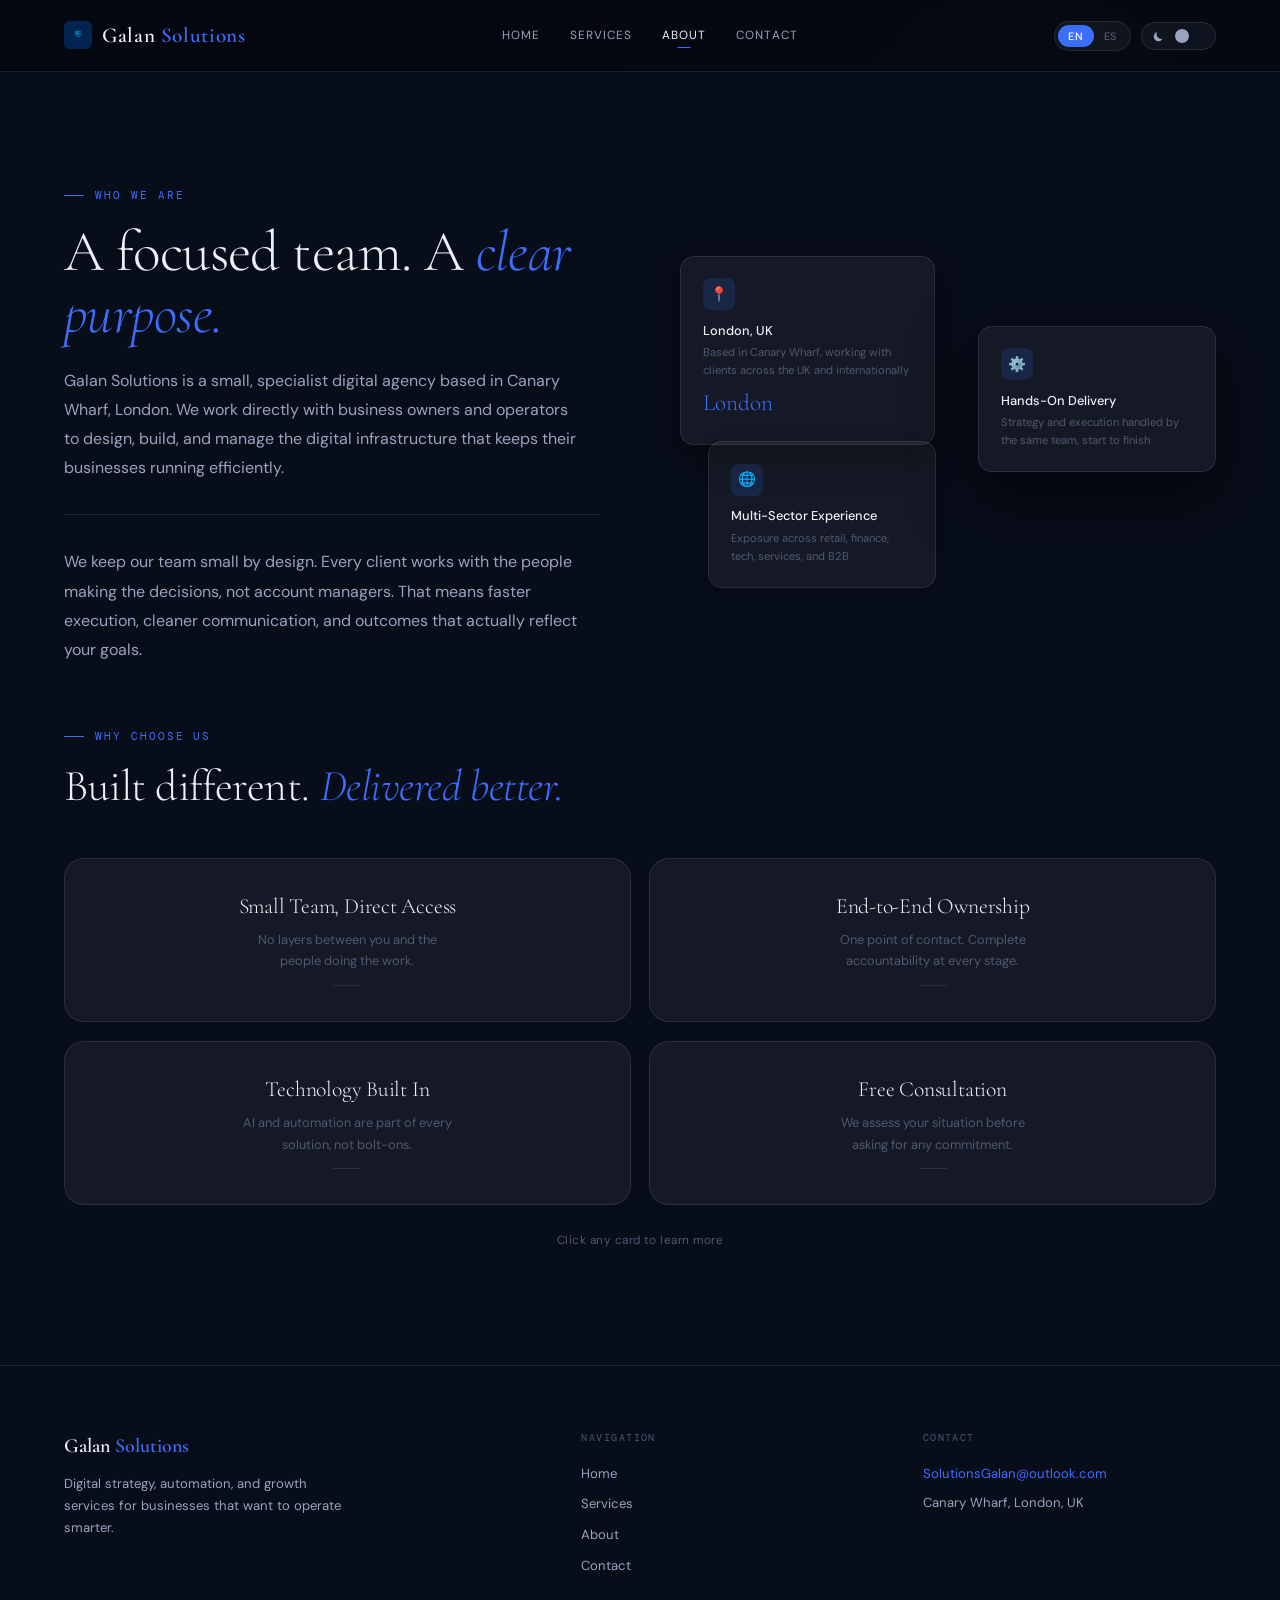
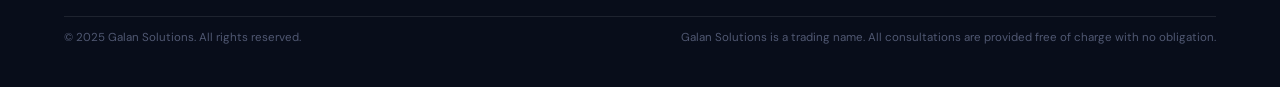
==== commit 79483560: "Add Galan Solutions logo to nav and favicon" ====
--- a/about.html
+++ b/about.html
@@ -15,11 +15,11 @@
 <meta property="og:title" content="Galan Solutions — Think Digital. Scale Smarter."/>
 <meta property="og:description" content="Empowering businesses with smart digital systems that save time, streamline operations, and allow owners to focus on growth."/>
 <meta property="og:type" content="website"/>
-<link rel="icon" href="data:image/svg+xml,<svg xmlns='http://www.w3.org/2000/svg' viewBox='0 0 32 32'><rect width='32' height='32' rx='8' fill='%233d6fff'/><text x='7' y='24' font-family='Georgia' font-size='22' font-weight='bold' fill='white'>G</text></svg>"/>
+<link rel="icon" type="image/png" href="[data-uri]"/>
 <link rel="preconnect" href="https://fonts.googleapis.com"/>
 <link rel="preconnect" href="https://fonts.gstatic.com" crossorigin/>
 <link href="https://fonts.googleapis.com/css2?family=Cormorant+Garamond:ital,wght@0,300;0,400;0,600;1,300;1,400&family=DM+Sans:opsz,wght@9..40,300;9..40,400;9..40,500&family=DM+Mono:wght@300;400&display=swap" rel="stylesheet"/>
-<style>
+<style>.nav-brand{display:inline-flex;align-items:center;gap:10px;text-decoration:none}.nav-logo{height:28px;width:auto;display:block;border-radius:6px;flex-shrink:0}@view-transition{navigation:auto}::view-transition-old(root){animation:.18s ease both gs-fout}::view-transition-new(root){animation:.26s ease both gs-fin}@keyframes gs-fout{to{opacity:0}}@keyframes gs-fin{from{opacity:0}}
 :root {
   --bg:#05080f; --bg2:#080d1a; --bg3:#0c1220;
   --card:rgba(255,255,255,.05); --cardh:rgba(255,255,255,.08);
@@ -339,7 +339,7 @@
 
 <!-- NAV -->
 <header class="nav" id="nav" role="banner">
-  <a href="./" class="nav-brand">Galan <b>Solutions</b></a>
+  <a href="./" class="nav-brand"><img class="nav-logo" src="[data-uri]" alt=""/><span class="nav-brand-text">Galan <b>Solutions</b></span></a>
   <nav class="nav-links" role="navigation" aria-label="Primary">
     <a href="./"     class="nav-a"     data-sec="home">Home</a>
     <a href="services.html" class="nav-a"     data-sec="services">Services</a>
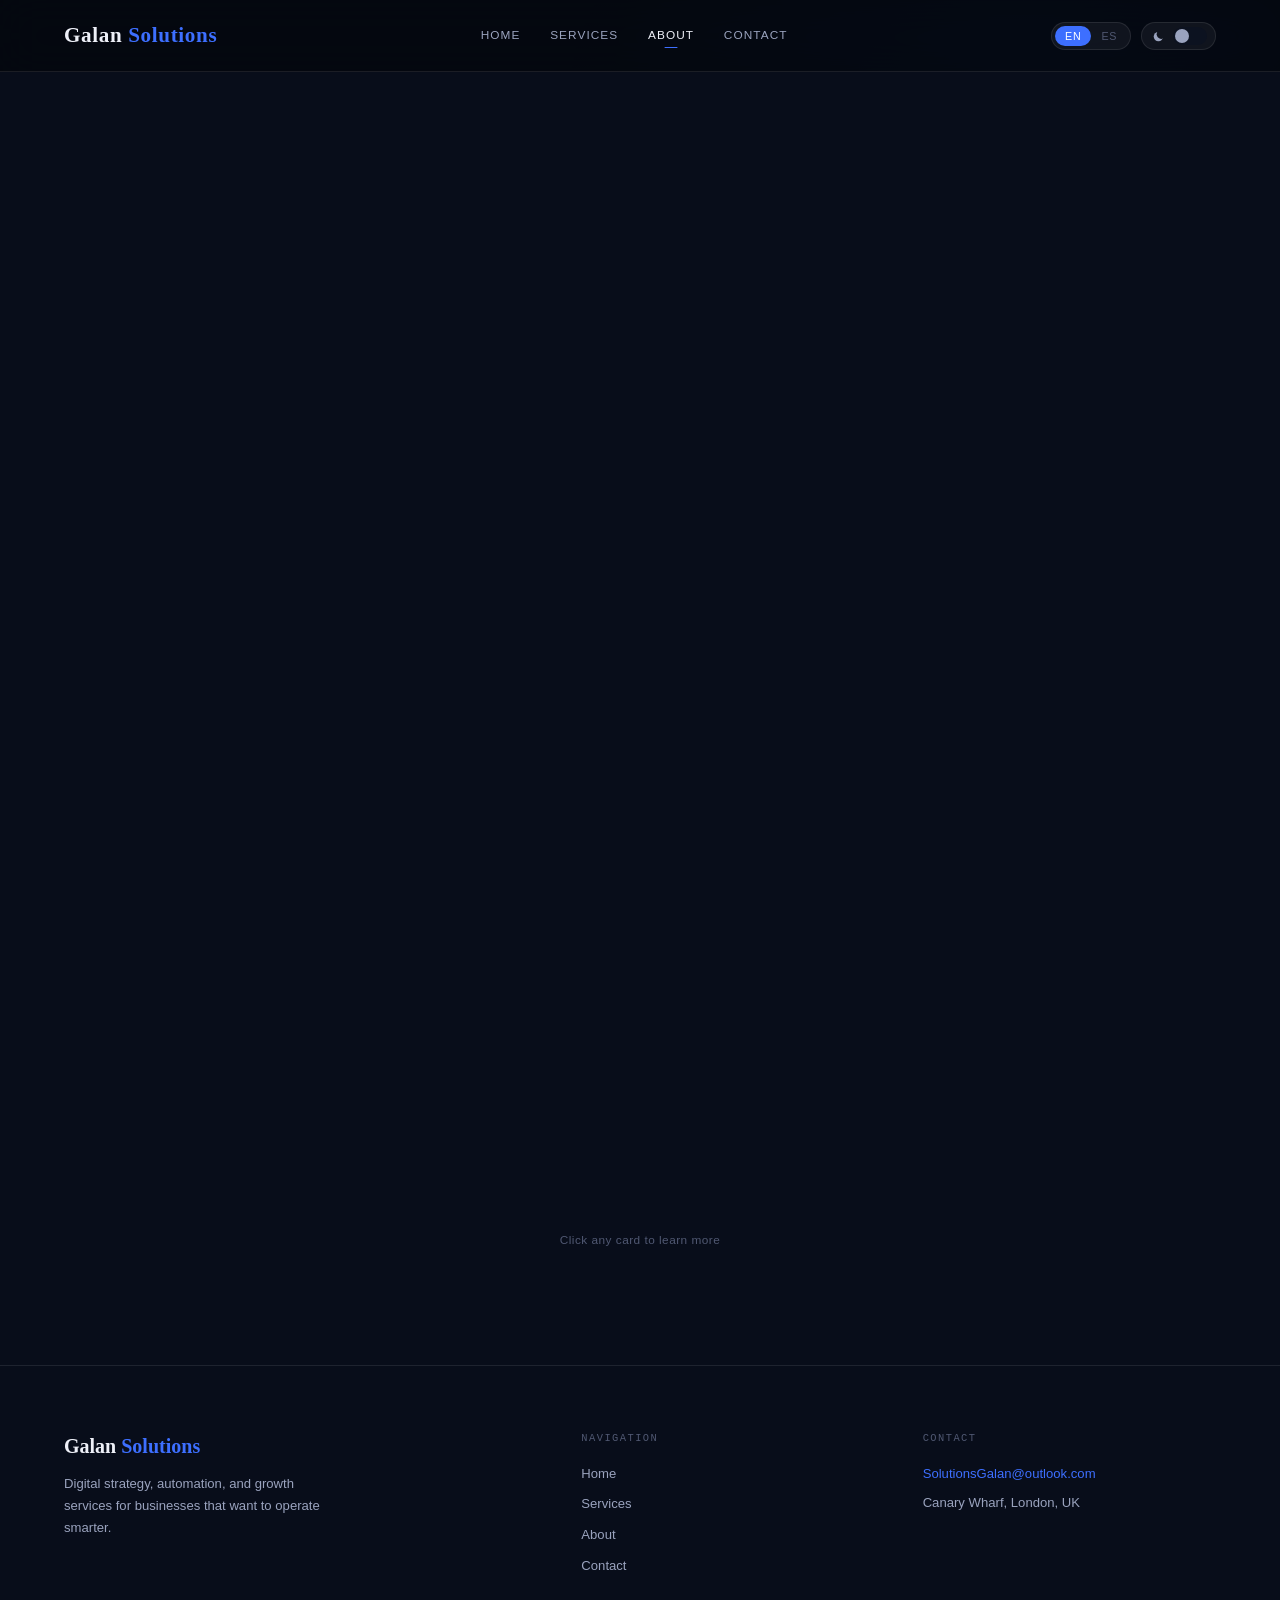
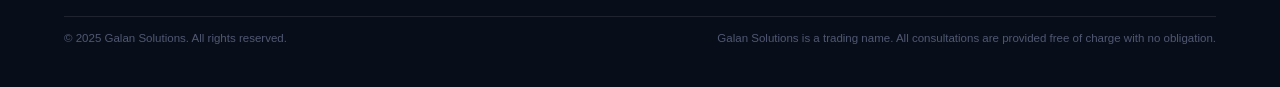
==== commit ce720b35: "Security hardening: strict CSP, external JS/CSS, XSS/clickjacking/form fixes" ====
--- a/about.html
+++ b/about.html
@@ -1,13 +1,9 @@
 <!DOCTYPE html>
 <html lang="en">
-<script>
-(function(){
-  var t=localStorage.getItem('gs_theme')||'dark';
-  document.documentElement.setAttribute('data-theme',t);
-})();
-</script>
 <head>
 <meta charset="UTF-8"/>
+<meta http-equiv="Content-Security-Policy" content="default-src 'self'; base-uri 'self'; object-src 'none'; frame-src 'none'; worker-src 'none'; manifest-src 'self'; script-src 'self'; style-src 'self' https://fonts.googleapis.com; font-src https://fonts.gstatic.com; img-src 'self'; connect-src 'self' https://docs.google.com; form-action 'self'; upgrade-insecure-requests; block-all-mixed-content"/>
+<meta name="referrer" content="no-referrer"/>
 <meta name="viewport" content="width=device-width, initial-scale=1.0"/>
 <title>Galan Solutions — Think Digital. Scale Smarter.</title>
 <meta name="description" content="Premium digital agency helping entrepreneurs automate operations, improve marketing, and scale through AI and technology. Based in London."/>
@@ -15,323 +11,11 @@
 <meta property="og:title" content="Galan Solutions — Think Digital. Scale Smarter."/>
 <meta property="og:description" content="Empowering businesses with smart digital systems that save time, streamline operations, and allow owners to focus on growth."/>
 <meta property="og:type" content="website"/>
-<link rel="icon" type="image/png" href="[data-uri]"/>
 <link rel="preconnect" href="https://fonts.googleapis.com"/>
 <link rel="preconnect" href="https://fonts.gstatic.com" crossorigin/>
 <link href="https://fonts.googleapis.com/css2?family=Cormorant+Garamond:ital,wght@0,300;0,400;0,600;1,300;1,400&family=DM+Sans:opsz,wght@9..40,300;9..40,400;9..40,500&family=DM+Mono:wght@300;400&display=swap" rel="stylesheet"/>
-<style>.nav-brand{display:inline-flex;align-items:center;gap:10px;text-decoration:none}.nav-logo{height:28px;width:auto;display:block;border-radius:6px;flex-shrink:0}@view-transition{navigation:auto}::view-transition-old(root){animation:.18s ease both gs-fout}::view-transition-new(root){animation:.26s ease both gs-fin}@keyframes gs-fout{to{opacity:0}}@keyframes gs-fin{from{opacity:0}}
-:root {
-  --bg:#05080f; --bg2:#080d1a; --bg3:#0c1220;
-  --card:rgba(255,255,255,.05); --cardh:rgba(255,255,255,.08);
-  --glass:rgba(5,8,15,.88);
-  --t1:#eef0f8; --t2:#9aa3be; --t3:#505872;
-  --acc:#3d6fff; --acc2:#6dc8ff;
-  --accS:rgba(61,111,255,.15); --accG:rgba(61,111,255,.25);
-  --bdr:rgba(255,255,255,.09); --bdrH:rgba(61,111,255,.4);
-  --sh1:0 2px 12px rgba(0,0,0,.35); --sh2:0 8px 32px rgba(0,0,0,.55); --sh3:0 24px 64px rgba(0,0,0,.65);
-  --r1:8px; --r2:14px; --r3:20px; --r4:28px;
-  --nh:72px;
-  --eOut:cubic-bezier(.16,1,.3,1); --eSpr:cubic-bezier(.34,1.56,.64,1); --eSm:cubic-bezier(.4,0,.2,1);
-  --fD:'Cormorant Garamond',Georgia,serif;
-  --fB:'DM Sans',sans-serif;
-  --fM:'DM Mono',monospace;
-}
-[data-theme="light"]{
-  --bg:#f5f8ff; --bg2:#edf2ff; --bg3:#e4ecff;
-  --card:#ffffff; --cardh:#ffffff;
-  --glass:#edf2ffee;
-  --t1:#06112e; --t2:#354080; --t3:#7080b0;
-  --acc:#1a48e0; --accS:rgba(26,72,224,.08); --accG:rgba(26,72,224,.2);
-  --bdr:rgba(26,72,224,.12); --bdrH:rgba(26,72,224,.35);
-  --sh1:0 2px 8px rgba(26,72,224,.07); --sh2:0 8px 28px rgba(26,72,224,.11); --sh3:0 20px 56px rgba(26,72,224,.15);
-}
-*,*::before,*::after{box-sizing:border-box;margin:0;padding:0}
-html{font-size:16px;scroll-behavior:smooth;-webkit-font-smoothing:antialiased;text-rendering:optimizeLegibility}
-body{font-family:var(--fB);background:var(--bg);color:var(--t1);line-height:1.6;overflow-x:hidden;transition:background .4s var(--eSm),color .4s var(--eSm)}
-
-body::before{
-  content:'';position:fixed;inset:0;z-index:-1;
-  background:
-    radial-gradient(ellipse 60% 50% at 80% 10%, rgba(61,111,255,.12) 0%, transparent 60%),
-    radial-gradient(ellipse 50% 40% at 10% 80%, rgba(61,111,255,.07) 0%, transparent 55%),
-    radial-gradient(ellipse 40% 35% at 50% 50%, rgba(109,200,255,.05) 0%, transparent 60%);
-  animation:bg-shift 12s ease-in-out infinite alternate;
-  pointer-events:none;
-}
-[data-theme="light"] body::before{
-  background:
-    radial-gradient(ellipse 60% 50% at 80% 10%, rgba(26,72,224,.08) 0%, transparent 60%),
-    radial-gradient(ellipse 50% 40% at 10% 80%, rgba(26,72,224,.05) 0%, transparent 55%),
-    radial-gradient(ellipse 40% 35% at 50% 50%, rgba(26,72,224,.04) 0%, transparent 60%);
-}
-@keyframes bg-shift{
-  0%  { opacity:.8; }
-  33% { opacity:1; }
-  66% { opacity:.9; }
-  100%{ opacity:1; }
-}
-a{text-decoration:none;color:inherit}
-button{cursor:pointer;border:none;background:none;font-family:inherit}
-ul{list-style:none}
-::selection{background:var(--accS);color:var(--t1)}
-::-webkit-scrollbar{width:4px}
-::-webkit-scrollbar-track{background:transparent}
-::-webkit-scrollbar-thumb{background:var(--bdr);border-radius:2px}
-::-webkit-scrollbar-thumb:hover{background:var(--acc)}
-
-/* NAV */
-.nav{position:fixed;top:0;left:0;right:0;height:var(--nh);z-index:1000;display:flex;align-items:center;padding:0 clamp(1.25rem,5vw,4rem);background:var(--glass);backdrop-filter:blur(22px) saturate(180%);-webkit-backdrop-filter:blur(22px) saturate(180%);border-bottom:1px solid var(--bdr);transition:background .4s}
-[data-theme="light"] .nav{background:#edf2ffee;backdrop-filter:blur(22px)}
-.nav-brand{font-family:var(--fD);font-size:1.32rem;font-weight:600;letter-spacing:.03em;flex-shrink:0;transition:opacity .2s}
-.nav-brand:hover{opacity:.7}
-.nav-brand b{color:var(--acc);font-weight:600}
-.nav-links{display:flex;align-items:center;gap:.1rem;margin:0 auto}
-.nav-a{font-size:.74rem;font-weight:400;letter-spacing:.09em;text-transform:uppercase;color:var(--t2);padding:.45rem .88rem;border-radius:var(--r1);transition:color .2s;position:relative}
-.nav-a::after{content:'';position:absolute;bottom:4px;left:50%;transform:translateX(-50%) scaleX(0);width:13px;height:1.5px;background:var(--acc);border-radius:1px;transition:transform .25s var(--eOut)}
-.nav-a:hover{color:var(--t1)}
-.nav-a:hover::after,.nav-a.cur::after{transform:translateX(-50%) scaleX(1)}
-.nav-a.cur{color:var(--t1)}
-.nav-r{display:flex;align-items:center;gap:.6rem;flex-shrink:0}
-.lang-sw{display:flex;background:var(--card);border:1px solid var(--bdr);border-radius:100px;padding:3px}
-.lang-sw:hover{border-color:var(--bdrH)}
-.lbtn{font-size:.67rem;font-weight:500;letter-spacing:.07em;text-transform:uppercase;color:var(--t3);padding:4px 10px;border-radius:100px;transition:all .2s var(--eOut)}
-.lbtn.on{background:var(--acc);color:#fff}
-.theme-btn-wrap{display:none;align-items:center;gap:.45rem;background:var(--card);border:1px solid var(--bdr);border-radius:100px;padding:4px 8px 4px 10px;transition:border-color .2s,background .2s;flex-shrink:0}
-.theme-btn-wrap:hover{border-color:var(--bdrH);background:var(--cardh)}
-.nav-r .theme-btn-wrap{display:flex}
-.mob-ctrls .theme-btn-wrap{display:flex}
-.theme-icon{display:flex;align-items:center;color:var(--t2);transition:color .3s}
-.theme-icon .icon-sun{display:none}
-.theme-icon .icon-moon{display:block}
-[data-theme="light"] .theme-icon .icon-sun{display:block}
-[data-theme="light"] .theme-icon .icon-moon{display:none}
-[data-theme="light"] .theme-icon{color:var(--acc)}
-.theme-sw{width:34px;height:18px;background:var(--bg3);border-radius:100px;position:relative;transition:background .3s var(--eOut);flex-shrink:0;display:block;border:none}
-.theme-sw::after{content:'';position:absolute;top:2px;left:2px;width:14px;height:14px;border-radius:50%;background:var(--t2);transition:transform .3s var(--eSpr),background .3s}
-[data-theme="light"] .theme-sw{background:var(--accS)}
-[data-theme="light"] .theme-sw::after{transform:translateX(16px);background:var(--acc)}
-.ham{display:none;flex-direction:column;gap:5px;padding:8px;border-radius:var(--r1)}
-.ham:hover{background:var(--card)}
-.ham span{display:block;width:22px;height:1.5px;background:var(--t1);border-radius:1px;transition:all .3s var(--eOut);transform-origin:center}
-.ham.open span:nth-child(1){transform:translateY(6.5px) rotate(45deg)}
-.ham.open span:nth-child(2){opacity:0;transform:scaleX(0)}
-.ham.open span:nth-child(3){transform:translateY(-6.5px) rotate(-45deg)}
-.mob-nav{position:fixed;top:var(--nh);left:0;right:0;background:var(--glass);backdrop-filter:blur(24px);-webkit-backdrop-filter:blur(24px);border-bottom:1px solid var(--bdr);padding:1.5rem clamp(1.25rem,5vw,4rem);display:flex;flex-direction:column;gap:.2rem;transform:translateY(-110%);opacity:0;transition:transform .4s var(--eOut),opacity .3s;pointer-events:none;z-index:999}
-[data-theme="light"] .mob-nav{background:#edf2ffee}
-.mob-nav.open{transform:translateY(0);opacity:1;pointer-events:all}
-.mob-nav .nav-a{font-size:.93rem;padding:.7rem 1rem;letter-spacing:.04em}
-.mob-ctrls{display:flex;align-items:center;gap:1rem;margin-top:1rem;padding-top:1rem;border-top:1px solid var(--bdr)}
-
-/* LAYOUT */
-.wrap{padding-top:var(--nh)}
-.sec{padding:clamp(4.5rem,9vw,8rem) clamp(1.25rem,5vw,4rem)}
-.cnt{max-width:1180px;margin:0 auto;width:100%}
-.lbl{font-family:var(--fM);font-size:.67rem;letter-spacing:.18em;text-transform:uppercase;color:var(--acc);margin-bottom:1.1rem;display:flex;align-items:center;gap:.7rem}
-.lbl::before{content:'';display:inline-block;width:20px;height:1px;background:var(--acc)}
-.h2{font-family:var(--fD);font-size:clamp(2.2rem,4.5vw,3.8rem);font-weight:300;line-height:1.07;letter-spacing:-.01em;color:var(--t1);margin-bottom:1.3rem}
-.h2 em{font-style:italic;color:var(--acc)}
-.sub{font-size:1rem;color:var(--t2);max-width:520px;line-height:1.82}
-.sec-div{height:1px;background:var(--bdr);margin:2rem 0}
-
-/* BUTTONS */
-.btn{display:inline-flex;align-items:center;gap:.55rem;padding:.82rem 1.65rem;border-radius:100px;font-family:var(--fB);font-size:.79rem;font-weight:500;letter-spacing:.07em;text-transform:uppercase;transition:all .25s var(--eOut);white-space:nowrap}
-.btn:active{transform:scale(.98)}
-.btn-p{background:var(--acc);color:#fff;box-shadow:0 4px 20px var(--accG)}
-.btn-p:hover{box-shadow:0 8px 32px var(--accG),0 0 0 1px rgba(61,111,255,.45);transform:translateY(-1px)}
-.btn-o{background:transparent;color:var(--t1);border:1px solid var(--bdr)}
-.btn-o:hover{border-color:var(--bdrH);background:var(--accS);color:var(--acc)}
-.btn-g{background:transparent;color:var(--t2)}
-.btn-g:hover{color:var(--t1)}
-
-/* CARDS */
-.card{background:var(--card);border:1px solid var(--bdr);border-radius:var(--r3);padding:2rem;transition:all .3s var(--eOut);position:relative;overflow:hidden}
-.card::before{content:'';position:absolute;inset:0;border-radius:var(--r3);background:radial-gradient(500px circle at var(--mx,50%) var(--my,50%),var(--accS),transparent 40%);opacity:0;transition:opacity .4s}
-.card:hover{background:var(--cardh);border-color:var(--bdrH);transform:translateY(-2px);box-shadow:var(--sh2)}
-.card:hover::before{opacity:1}
-[data-theme="light"] .card{background:#fff;border-color:rgba(26,72,224,.15)}
-[data-theme="light"] .card:hover{background:#fff;box-shadow:var(--sh2)}
-
-/* REVEAL */
-.rv{opacity:0;transform:translateY(22px);transition:opacity .7s var(--eOut),transform .7s var(--eOut)}
-.rv.in{opacity:1;transform:translateY(0)}
-.d1{transition-delay:.1s}.d2{transition-delay:.2s}.d3{transition-delay:.3s}.d4{transition-delay:.4s}.d5{transition-delay:.5s}
-
-/* OVERLAY */
-.overlay{position:fixed;inset:0;background:var(--bg);z-index:9998;pointer-events:none;opacity:1;transition:opacity .5s var(--eSm)}
-.overlay.gone{opacity:0}
-
-/* HERO */
-.hero{min-height:calc(100vh - var(--nh));display:flex;align-items:center;padding:clamp(3.5rem,8vw,7rem) clamp(1.25rem,5vw,4rem);position:relative;overflow:hidden;background:radial-gradient(ellipse 80% 60% at 70% 20%, #1a3a7a 0%, #080d1a 55%, #05080f 100%)}
-[data-theme="light"] .hero{background:linear-gradient(135deg,#edf2ff 0%,#f5f8ff 60%,#e8f0ff 100%)}
-.hero-bg{position:absolute;inset:0;pointer-events:none;z-index:0}
-.orb{position:absolute;border-radius:50%;filter:blur(80px);opacity:.22;animation:drift 14s ease-in-out infinite}
-.o1{width:540px;height:540px;background:radial-gradient(circle,#3d6fff,transparent 70%);top:-170px;right:-70px}
-.o2{width:360px;height:360px;background:radial-gradient(circle,#6dc8ff,transparent 70%);bottom:-70px;left:4%;animation-delay:-5s;opacity:.1}
-.o3{width:270px;height:270px;background:radial-gradient(circle,#3d6fff,transparent 70%);top:42%;left:28%;animation-delay:-9s;opacity:.07}
-.o4{width:700px;height:700px;background:radial-gradient(circle,#1e4daa,transparent 65%);top:-20%;left:-15%;animation-delay:-3s;opacity:.06;animation-duration:20s}
-@keyframes drift{0%,100%{transform:translate(0,0) scale(1)}33%{transform:translate(17px,-24px) scale(1.04)}66%{transform:translate(-11px,17px) scale(.97)}}
-.hero::after{content:'';position:absolute;inset:0;background:radial-gradient(ellipse 50% 40% at 30% 80%,rgba(61,111,255,.07),transparent 70%);animation:breathe 8s ease-in-out infinite;pointer-events:none;z-index:0}
-@keyframes breathe{0%,100%{opacity:.6;transform:scale(1)}50%{opacity:1;transform:scale(1.08)}}
-.hero-in{max-width:1180px;margin:0 auto;width:100%;position:relative;z-index:1}
-.hero-eye{display:inline-flex;align-items:center;gap:.7rem;font-family:var(--fM);font-size:.69rem;letter-spacing:.18em;text-transform:uppercase;color:var(--acc);margin-bottom:1.8rem;opacity:0;transform:translateY(13px);animation:fup .8s var(--eOut) .2s forwards}
-.hero-eye::before{content:'';display:block;width:26px;height:1px;background:var(--acc)}
-.hero-h{font-family:var(--fD);font-size:clamp(3rem,8vw,7rem);font-weight:300;line-height:.93;letter-spacing:-.025em;color:var(--t1);margin-bottom:1.85rem;opacity:0;transform:translateY(22px);animation:fup .9s var(--eOut) .35s forwards}
-.hero-h em{font-style:italic;background:linear-gradient(135deg,var(--acc),var(--acc2));-webkit-background-clip:text;-webkit-text-fill-color:transparent;background-clip:text}
-.hero-p{font-size:clamp(.94rem,1.8vw,1.09rem);color:var(--t2);max-width:455px;line-height:1.82;margin-bottom:2.75rem;opacity:0;transform:translateY(17px);animation:fup .9s var(--eOut) .5s forwards}
-.hero-btns{display:flex;align-items:center;flex-wrap:wrap;gap:.85rem;opacity:0;transform:translateY(13px);animation:fup .8s var(--eOut) .65s forwards}
-.scroll-hint{position:absolute;bottom:2.5rem;left:50%;transform:translateX(-50%);display:flex;flex-direction:column;align-items:center;gap:.45rem;opacity:0;animation:fup .8s var(--eOut) 1.1s forwards;z-index:1}
-.scroll-lbl{font-family:var(--fM);font-size:.61rem;letter-spacing:.15em;text-transform:uppercase;color:var(--t3)}
-.scroll-line{width:1px;height:36px;background:linear-gradient(to bottom,var(--acc),transparent);animation:pulse 2s ease-in-out infinite}
-@keyframes pulse{0%,100%{opacity:.4}50%{opacity:1}}
-@keyframes fup{to{opacity:1;transform:translateY(0)}}
-
-/* TRUST STRIP */
-.trust-strip{background:var(--bg2);border-top:1px solid var(--bdr);border-bottom:1px solid var(--bdr);padding:1.6rem clamp(1.25rem,5vw,4rem)}
-[data-theme="light"] .trust-strip{background:#edf2ff}
-.trust-in{max-width:1180px;margin:0 auto;display:flex;align-items:center;justify-content:center;gap:0;flex-wrap:wrap}
-.trust-item{display:flex;align-items:center;gap:.65rem;font-size:.82rem;color:var(--t2);padding:.5rem 2.5rem;letter-spacing:.01em;line-height:1.4}
-.trust-item svg{color:var(--acc);flex-shrink:0}
-.trust-sep{width:1px;height:24px;background:var(--bdr);flex-shrink:0}
-@media(max-width:680px){
-  .trust-sep{display:none}
-  .trust-item{padding:.4rem 1rem;font-size:.78rem}
-}
-
-/* SERVICES */
-.svc-grid{display:grid;grid-template-columns:repeat(3,1fr);gap:1.15rem;margin-top:3rem;align-items:start}
-.svc-card{cursor:pointer;user-select:none;align-self:start}
-.svc-card.open{background:var(--cardh);border-color:var(--bdrH);box-shadow:var(--sh2)}
-.svc-ico{width:42px;height:42px;background:var(--accS);border-radius:12px;display:flex;align-items:center;justify-content:center;color:var(--acc);margin-bottom:1.1rem;transition:background .2s,transform .2s}
-.svc-card:hover .svc-ico,.svc-card.open .svc-ico{background:var(--acc);color:#fff;transform:scale(1.04)}
-.svc-name{font-size:.9rem;font-weight:500;color:var(--t1);margin-bottom:.38rem}
-.svc-short{font-size:.78rem;color:var(--t2);line-height:1.6}
-.svc-exp{max-height:0;overflow:hidden;transition:max-height .45s var(--eOut),opacity .35s,margin .35s;opacity:0;margin-top:0}
-.svc-card.open .svc-exp{max-height:240px;opacity:1;margin-top:.82rem}
-.svc-detail{font-size:.78rem;color:var(--t2);line-height:1.72;padding-top:.82rem;border-top:1px solid var(--bdr)}
-.svc-tag{display:inline-block;margin-top:.65rem;font-family:var(--fM);font-size:.63rem;letter-spacing:.1em;text-transform:uppercase;color:var(--acc);background:var(--accS);padding:.28rem .7rem;border-radius:100px}
-.svc-hint{text-align:center;font-size:.74rem;color:var(--t3);margin-top:1.6rem;letter-spacing:.04em}
-
-/* WHY CARDS — collapsed state */
-.why-grid .svc-card{text-align:center;padding:2.2rem 1.8rem}
-.why-grid .svc-name{font-family:var(--fD);font-size:1.35rem;font-weight:300;letter-spacing:-.01em;color:var(--t1);margin-bottom:.6rem;line-height:1.2}
-.why-grid .svc-short{font-size:.8rem;color:var(--t3);line-height:1.65;max-width:220px;margin:0 auto}
-.why-grid .svc-card::after{content:'';display:block;width:28px;height:1px;background:var(--bdr);margin:.85rem auto 0;transition:opacity .3s,width .3s var(--eOut)}
-.why-grid .svc-card.open::after{opacity:0;width:0}
-.why-grid .svc-exp{text-align:left}
-.why-grid .svc-card.open .svc-name{color:var(--acc)}
-
-/* ABOUT */
-.intro-g{display:grid;grid-template-columns:1fr 1fr;gap:5rem;align-items:center}
-.float-cards{position:relative;height:340px}
-.fc{position:absolute;background:var(--card);border:1px solid var(--bdr);border-radius:var(--r2);padding:1.35rem;transition:transform .35s var(--eOut)}
-.fc:nth-child(1){top:0;left:0;width:255px;box-shadow:var(--sh2)}
-.fc:nth-child(2){top:70px;right:0;width:238px;box-shadow:var(--sh3)}
-.fc:nth-child(3){bottom:8px;left:28px;width:228px;box-shadow:var(--sh1)}
-.float-cards:hover .fc:nth-child(1){transform:translate(-5px,-5px)}
-.float-cards:hover .fc:nth-child(2){transform:translate(5px,5px)}
-.float-cards:hover .fc:nth-child(3){transform:translate(-3px,7px)}
-.fc-ico{width:32px;height:32px;background:var(--accS);border-radius:var(--r1);display:flex;align-items:center;justify-content:center;color:var(--acc);font-size:.9rem;margin-bottom:.65rem}
-.fc-t{font-size:.8rem;font-weight:500;color:var(--t1);margin-bottom:.22rem}
-.fc-d{font-size:.7rem;color:var(--t3);line-height:1.55}
-.fc-n{font-family:var(--fD);font-size:1.45rem;font-weight:300;color:var(--acc);margin-top:.38rem}
-.why-g{display:grid;grid-template-columns:repeat(2,1fr);gap:1.15rem;margin-top:2.5rem}
-.why-card{display:flex;gap:1rem;align-items:flex-start}
-.why-ico{width:36px;height:36px;background:var(--accS);border-radius:var(--r1);display:flex;align-items:center;justify-content:center;color:var(--acc);flex-shrink:0;transition:background .2s}
-.why-card:hover .why-ico{background:var(--acc);color:#fff}
-.why-grid{grid-template-columns:repeat(2,1fr)}
-@media(max-width:680px){.why-grid{grid-template-columns:1fr}}
-
-/* CONTACT */
-.contact-g{display:grid;grid-template-columns:1fr 1.4fr;gap:5rem;align-items:start}
-.c-item{display:flex;gap:.9rem;align-items:flex-start;margin-bottom:1.5rem}
-.c-ico{width:38px;height:38px;background:var(--accS);border-radius:var(--r1);display:flex;align-items:center;justify-content:center;color:var(--acc);flex-shrink:0}
-.c-lt{font-size:.72rem;font-family:var(--fM);letter-spacing:.1em;text-transform:uppercase;color:var(--t3);margin-bottom:.2rem}
-.c-lv{font-size:.88rem;color:var(--t1)}
-.c-lv a{color:var(--acc);transition:opacity .2s}
-.c-lv a:hover{opacity:.75}
-.free-tag{display:inline-flex;align-items:center;gap:.48rem;padding:.45rem 1rem;border-radius:100px;font-size:.73rem;font-weight:500;background:var(--accS);color:var(--acc);border:1px solid rgba(61,111,255,.2);margin-bottom:2rem}
-.form{display:flex;flex-direction:column;gap:1.1rem}
-.field{position:relative}
-.field input,.field textarea{width:100%;background:var(--card);border:1px solid var(--bdr);border-radius:var(--r2);padding:1.35rem 1.2rem .7rem;font-family:var(--fB);font-size:.86rem;color:var(--t1);outline:none;transition:border-color .25s,background .25s,box-shadow .25s;resize:none;line-height:1.5}
-[data-theme="light"] .field input,[data-theme="light"] .field textarea{background:#fff;color:#06112e}
-.field textarea{min-height:120px;padding-top:1.5rem}
-.field input::placeholder,.field textarea::placeholder{color:transparent}
-.field input:focus,.field textarea:focus{border-color:var(--acc);background:var(--cardh);box-shadow:0 0 0 3px var(--accS)}
-.field label{position:absolute;top:1.05rem;left:1.2rem;font-size:.78rem;color:var(--t3);pointer-events:none;transition:all .2s var(--eOut);transform-origin:left;white-space:nowrap}
-.field input:focus~label,.field input:not(:placeholder-shown)~label,
-.field textarea:focus~label,.field textarea:not(:placeholder-shown)~label{transform:translateY(-1.45rem) scale(.78);color:var(--acc);background:var(--bg);padding:0 .28rem;left:1rem}
-[data-theme="light"] .field input:focus~label,[data-theme="light"] .field input:not(:placeholder-shown)~label,
-[data-theme="light"] .field textarea:focus~label,[data-theme="light"] .field textarea:not(:placeholder-shown)~label{background:var(--bg)}
-.sub-btn{width:100%;padding:.95rem;border-radius:var(--r2);background:var(--acc);color:#fff;font-family:var(--fB);font-size:.86rem;font-weight:500;letter-spacing:.07em;text-transform:uppercase;cursor:pointer;transition:all .25s var(--eOut);box-shadow:0 4px 20px var(--accG)}
-.sub-btn:hover{transform:translateY(-1px);box-shadow:0 8px 32px var(--accG)}
-.sub-btn:active{transform:scale(.99)}
-.form-ok{display:none;text-align:center;padding:2.8rem 2rem;border:1px solid var(--bdrH);border-radius:var(--r3);background:var(--accS)}
-.form-ok.show{display:block}
-.form-ok-ico{font-size:2.4rem;margin-bottom:.9rem}
-.form-ok-t{font-family:var(--fD);font-size:1.55rem;font-weight:300;color:var(--t1);margin-bottom:.45rem}
-.form-ok-d{font-size:.86rem;color:var(--t2)}
-
-/* FOOTER */
-footer{padding:4rem clamp(1.25rem,5vw,4rem) 2.5rem;border-top:1px solid var(--bdr);background:var(--bg2)}
-[data-theme="light"] footer{background:#edf2ff}
-.ft-in{max-width:1180px;margin:0 auto;display:grid;grid-template-columns:1.6fr 1fr 1fr;gap:3rem;align-items:start}
-.ft-brand{font-family:var(--fD);font-size:1.25rem;font-weight:600;margin-bottom:.65rem}
-.ft-brand b{color:var(--acc);font-weight:600}
-.ft-tag{font-size:.82rem;color:var(--t2);max-width:280px;line-height:1.7;margin-top:.5rem}
-.ft-col-title{font-family:var(--fM);font-size:.65rem;letter-spacing:.14em;text-transform:uppercase;color:var(--t3);margin-bottom:1rem}
-.ft-links{display:flex;flex-direction:column;gap:.6rem}
-.ft-lnk{font-size:.82rem;color:var(--t2);transition:color .2s}
-.ft-lnk:hover{color:var(--t1)}
-.ft-contact-item{font-size:.82rem;color:var(--t2);line-height:1.7}
-.ft-contact-item a{color:var(--acc);transition:opacity .2s}
-.ft-contact-item a:hover{opacity:.75}
-.ft-divider{max-width:1180px;margin:2.5rem auto 0;border:none;border-top:1px solid var(--bdr)}
-.ft-bot{max-width:1180px;margin:.75rem auto 0;display:flex;justify-content:space-between;font-size:.72rem;color:var(--t3);flex-wrap:wrap;gap:.75rem;align-items:center}
-.ft-disclaimer{font-size:.72rem;color:var(--t3)}
-
-/* LIGHT MODE OVERRIDES */
-[data-theme="light"] body{background:#f5f8ff}
-[data-theme="light"] .wrap{background:#f5f8ff}
-[data-theme="light"] #services{background:#f5f8ff}
-[data-theme="light"] #contact{background:#f5f8ff}
-[data-theme="light"] .lang-sw{background:#fff;border-color:rgba(26,72,224,.18)}
-[data-theme="light"] .theme-btn-wrap{background:#fff;border-color:rgba(26,72,224,.18)}
-[data-theme="light"] .theme-sw{background:#e4ecff}
-[data-theme="light"] .ham span{background:var(--t1)}
-[data-theme="light"] .card{background:#fff;border-color:rgba(26,72,224,.15)}
-[data-theme="light"] .card:hover{background:#fafcff;box-shadow:var(--sh2)}
-[data-theme="light"] .svc-card.open{background:#fafcff;border-color:var(--bdrH)}
-[data-theme="light"] .fc{background:#fff;border-color:rgba(26,72,224,.15)}
-[data-theme="light"] .form-ok{background:#eef4ff;border-color:var(--bdrH)}
-[data-theme="light"] .free-tag{background:#eef4ff;border-color:rgba(26,72,224,.2)}
-[data-theme="light"] .svc-tag{background:#eef4ff}
-[data-theme="light"] .trust-item svg{color:var(--acc)}
-[data-theme="light"] .orb{opacity:.06}
-.anchor{scroll-margin-top:calc(var(--nh) + 12px)}
-.about-sec{background:var(--bg2)}
-[data-theme="light"] .about-sec{background:#edf2ff}
-
-/* RESPONSIVE */
-@media(max-width:900px){
-  .intro-g{grid-template-columns:1fr;gap:2.5rem}
-  .float-cards{display:none}
-  .svc-grid{grid-template-columns:repeat(2,1fr)}
-  .why-g{grid-template-columns:1fr}
-  .contact-g{grid-template-columns:1fr;gap:3rem}
-  .ft-in{grid-template-columns:1fr 1fr;gap:2rem}
-}
-@media(max-width:680px){
-  .nav-links,.nav-r .lang-sw,.nav-r .theme-btn-wrap{display:none}
-  .ham{display:flex}
-  .svc-grid{grid-template-columns:1fr}
-  .hero-h{font-size:clamp(2.6rem,11vw,3.8rem)}
-  .ft-in{grid-template-columns:1fr}
-  .ft-bot{flex-direction:column;align-items:flex-start}
-}
-@media(max-width:380px){
-  :root{--nh:62px}
-}
-</style>
+<link rel="stylesheet" href="styles.css"/>
+<script src="theme-init.js"></script>
 </head>
 <body>
 
@@ -339,17 +23,17 @@
 
 <!-- NAV -->
 <header class="nav" id="nav" role="banner">
-  <a href="./" class="nav-brand"><img class="nav-logo" src="[data-uri]" alt=""/><span class="nav-brand-text">Galan <b>Solutions</b></span></a>
+  <a href="./" class="nav-brand"><span class="nav-brand-text">Galan <b>Solutions</b></span></a>
   <nav class="nav-links" role="navigation" aria-label="Primary">
-    <a href="./"     class="nav-a"     data-sec="home">Home</a>
-    <a href="services.html" class="nav-a"     data-sec="services">Services</a>
-    <a href="about.html"    class="nav-a cur" data-sec="about">About</a>
-    <a href="contact.html"  class="nav-a"     data-sec="contact">Contact</a>
+    <a href="./" class="nav-a" data-sec="home">Home</a>
+    <a href="services.html" class="nav-a" data-sec="services">Services</a>
+    <a href="about.html" class="nav-a cur" data-sec="about">About</a>
+    <a href="contact.html" class="nav-a" data-sec="contact">Contact</a>
   </nav>
   <div class="nav-r">
     <div class="lang-sw" role="group" aria-label="Language">
       <button class="lbtn on" data-lang="en" aria-label="English">EN</button>
-      <button class="lbtn"    data-lang="es" aria-label="Español">ES</button>
+      <button class="lbtn" data-lang="es" aria-label="Español">ES</button>
     </div>
     <button class="theme-btn-wrap" id="theme-btn" aria-label="Toggle theme">
       <span class="theme-icon" aria-hidden="true">
@@ -365,14 +49,14 @@
 </header>
 
 <div class="mob-nav" id="mob-nav">
-  <a href="./"     class="nav-a" data-sec="home">Home</a>
+  <a href="./" class="nav-a" data-sec="home">Home</a>
   <a href="services.html" class="nav-a" data-sec="services">Services</a>
-  <a href="about.html"    class="nav-a cur" data-sec="about">About</a>
-  <a href="contact.html"  class="nav-a" data-sec="contact">Contact</a>
+  <a href="about.html" class="nav-a cur" data-sec="about">About</a>
+  <a href="contact.html" class="nav-a" data-sec="contact">Contact</a>
   <div class="mob-ctrls">
     <div class="lang-sw">
       <button class="lbtn on" data-lang="en">EN</button>
-      <button class="lbtn"    data-lang="es">ES</button>
+      <button class="lbtn" data-lang="es">ES</button>
     </div>
     <button class="theme-btn-wrap" id="theme-btn-m" aria-label="Toggle theme">
       <span class="theme-icon" aria-hidden="true">
@@ -402,8 +86,8 @@
       </div>
     </div>
 
-    <div class="lbl rv" style="margin-top:4rem" id="why-lbl">Why Choose Us</div>
-    <h3 class="h2 rv d1" id="why-h" style="font-size:clamp(1.75rem,3.5vw,2.75rem)">Built different. <em>Delivered better.</em></h3>
+    <div class="lbl rv mt-4r" id="why-lbl">Why Choose Us</div>
+    <h3 class="h2 rv d1 fs-why" id="why-h">Built different. <em>Delivered better.</em></h3>
     <div class="svc-grid why-grid">
       <article class="card svc-card rv d1" aria-expanded="false">
         <div class="svc-name" id="w1t">Small Team, Direct Access</div>
@@ -429,9 +113,6 @@
     <p class="svc-hint" id="why-hint">Click any card to learn more</p>
   </div>
 </section>
-
-<!-- CONTACT -->
-
 </main>
 
 <!-- FOOTER -->
@@ -444,16 +125,16 @@
     <div>
       <div class="ft-col-title" id="ft-nav-title">Navigation</div>
       <nav class="ft-links" aria-label="Footer navigation">
-        <a href="./"     class="ft-lnk" id="ft1">Home</a>
+        <a href="./" class="ft-lnk" id="ft1">Home</a>
         <a href="services.html" class="ft-lnk" id="ft2">Services</a>
-        <a href="about.html"    class="ft-lnk" id="ft3">About</a>
-        <a href="contact.html"  class="ft-lnk" id="ft4">Contact</a>
+        <a href="about.html" class="ft-lnk" id="ft3">About</a>
+        <a href="contact.html" class="ft-lnk" id="ft4">Contact</a>
       </nav>
     </div>
     <div>
       <div class="ft-col-title" id="ft-contact-title">Contact</div>
       <div class="ft-contact-item"><a href="mailto:SolutionsGalan@outlook.com">SolutionsGalan@outlook.com</a></div>
-      <div class="ft-contact-item" style="margin-top:.45rem" id="ft-loc">Canary Wharf, London, UK</div>
+      <div class="ft-contact-item mt-045" id="ft-loc">Canary Wharf, London, UK</div>
     </div>
   </div>
   <hr class="ft-divider"/>
@@ -463,250 +144,6 @@
   </div>
 </footer>
 
-<script>
-(function(){
-'use strict';
-const T={
-en:{
-  nav:['Home','Services','About','Contact'],
-  eye:'Premium Digital Agency — London',
-  h1:'Think Digital.', h2:'Scale Smarter.',
-  hp:'We simplify, automate, and manage the digital side of your business, so you can focus entirely on decision making.',
-  hb1:'View Services', hb2:'Why Choose Us', hb3:'Get in Touch', scroll:'Scroll',
-  tr1:'Strategy, automation, and growth — under one roof',
-  tr2:'You work directly with the people doing the work',
-  tr3:'Every consultation is free, with no obligation',
-  svclbl:'What We Do', svcH:'Six ways we <em>grow your business.</em>',
-  svcp:'Every service is built to save time, reduce friction, and deliver measurable results.',
-  svcHint:'Click any card to learn more',
-  s:[
-    ['Process Automation','Replace manual tasks with intelligent, time-saving workflows.',
-     'We identify your most repetitive processes and automate them from start to finish. CRM updates, email sequences, document handling and reporting are all handled by software, freeing your team to focus on what actually matters.','AI · Automation · Efficiency'],
-    ['Marketing Strategy','Data-led campaigns built to convert and scale revenue.',
-     'We design and manage full-funnel marketing strategies grounded in data. Audience research, paid media, email marketing and conversion optimisation are all tied to clear KPIs and monthly reporting, so you always know what is working.','Paid Media · Funnels · Growth'],
-    ['Web Design','Fast, modern websites that turn visitors into customers.',
-     'We build websites from strategy through to launch, covering UX, visual design and development. Every site is mobile-first, SEO-optimised and performance-tuned, whether it is a landing page or a full platform.','UX · Development · SEO'],
-    ['Social Media','Consistent content that builds your audience and brand authority.',
-     'We manage your social presence from start to finish, covering content calendars, creative production, scheduling and community management across Instagram, LinkedIn, TikTok and X. You stay visible without the overhead.','Content · Brand · Community'],
-    ['Market Research','Clear intelligence to sharpen your positioning and strategy.',
-     'We deliver structured competitor and market analysis, identifying gaps, trends and positioning opportunities. Outputs include written reports, pricing benchmarks and customer persona profiles, designed to inform real decisions.','Intelligence · Research · Strategy'],
-    ['Business Analytics','Dashboards and reporting that make your numbers actionable.',
-     'We build custom analytics frameworks and live dashboards connected to your existing tools. Revenue, CAC, churn and conversion rates are surfaced clearly so you can act quickly, with no spreadsheet archaeology required.','Dashboards · KPIs · Reporting'],
-  ],
-  ablbl:'Who We Are', abH:'A focused team. A <em>clear purpose.</em>',
-  abp:'Galan Solutions is a small, specialist digital agency based in Canary Wharf, London. We work directly with business owners and operators to design, build, and manage the digital infrastructure that keeps their businesses running efficiently.',
-  abp2:"We keep our team small by design. Every client works with the people making the decisions, not account managers. That means faster execution, cleaner communication, and outcomes that actually reflect your goals.",
-  fc1t:'London, UK', fc1d:'Based in Canary Wharf, working with clients across the UK and internationally',
-  fc2t:'Hands-On Delivery', fc2d:'Strategy and execution handled by the same team, start to finish',
-  fc3t:'Multi-Sector Experience', fc3d:'Exposure across retail, finance, tech, services, and B2B',
-  whylbl:'Why Choose Us', whyH:'Built different. <em>Delivered better.</em>',
-  whyHint:'Click any card to learn more',
-  w:[
-    ['Small Team, Direct Access','No layers between you and the people doing the work.','You work with the people doing the work. No layers, no handoffs, no miscommunication between what was agreed and what gets built. Every decision is made by the same people executing it.'],
-    ['End-to-End Ownership','One point of contact. Complete accountability at every stage.','We take full responsibility for strategy, execution, and results. One point of contact, complete accountability, clear deliverables at every stage. You always know where things stand and what comes next.'],
-    ['Technology Built In','AI and automation are part of every solution, not bolt-ons.','AI, automation, and smart systems are part of how we work, not extras we add on request. Every solution is designed to scale without proportional cost increases, so growth does not mean hiring more people to manage more tools.'],
-    ['Free Consultation','We assess your situation before asking for any commitment.','Every engagement starts with a no-cost consultation. We assess your situation, outline what we can do, and only move forward if there is a genuine fit. No pressure, no obligation, just clarity on whether we are the right team for you.'],
-  ],
-  ctlbl:'Get in Touch', ctH:"Let's build something <em>great.</em>",
-  ctp:"Tell us about your business and what you're looking to achieve. We'll come back with a clear view of how we can help.",
-  free:'Consultations are free', el:'Email', ll:'Location', loc:'Canary Wharf, London, UK',
-  fln:'Your Name', fle:'Email Address', flc:'Company', flm:'Tell us about your project',
-  sub:'Send Message', fokt:'Message sent!', fokd:"We'll be in touch within 24 hours.",
-  fttag:'Digital strategy, automation, and growth services for businesses that want to operate smarter.',
-  ftcopy:'© 2025 Galan Solutions. All rights reserved.',
-  ftdisclaimer:'Galan Solutions is a trading name. All consultations are provided free of charge with no obligation.',
-  ftnav:['Home','Services','About','Contact'],
-  ftNavTitle:'Navigation', ftContactTitle:'Contact', ftloc:'Canary Wharf, London, UK',
-},
-es:{
-  nav:['Inicio','Servicios','Nosotros','Contacto'],
-  eye:'Agencia Digital Premium — Londres',
-  h1:'Piensa Digital.', h2:'Crece con Inteligencia.',
-  hp:'Simplificamos, automatizamos y gestionamos el lado digital de tu negocio — para que puedas centrarte en la toma de decisiones.',
-  hb1:'Ver Servicios', hb2:'¿Por qué elegirnos?', hb3:'Contáctanos', scroll:'Scroll',
-  tr1:'Estrategia, automatización y crecimiento — bajo un mismo techo',
-  tr2:'Trabajas directamente con las personas que hacen el trabajo',
-  tr3:'Cada consulta es gratuita y sin compromiso',
-  svclbl:'Qué Hacemos', svcH:'Seis formas de <em>hacer crecer tu negocio.</em>',
-  svcp:'Cada servicio está diseñado para ahorrar tiempo, reducir fricciones y generar resultados medibles.',
-  svcHint:'Haz clic en una tarjeta para saber más',
-  s:[
-    ['Automatización de Procesos','Sustituye tareas manuales por flujos de trabajo inteligentes.',
-     'Identificamos tus procesos más repetitivos y los automatizamos de principio a fin. Desde actualizaciones de CRM y secuencias de email hasta gestión documental e informes, tu equipo deja de hacer lo que el software puede manejar.','IA · Automatización · Eficiencia'],
-    ['Estrategia de Marketing','Campañas basadas en datos para convertir y escalar ingresos.',
-     'Diseñamos y gestionamos estrategias de marketing de embudo completo basadas en datos. Investigación de audiencias, medios de pago, email marketing y optimización de conversiones — todo vinculado a KPIs claros y reporting mensual.','Medios Pagados · Embudos · Crecimiento'],
-    ['Diseño Web','Webs rápidas y modernas que convierten visitas en clientes.',
-     'Construimos webs desde la estrategia hasta el lanzamiento, cubriendo UX, diseño visual y desarrollo. Cada sitio es mobile-first, optimizado para SEO y de alto rendimiento.','UX · Desarrollo · SEO'],
-    ['Redes Sociales','Contenido consistente que hace crecer tu audiencia y autoridad de marca.',
-     'Gestionamos tu presencia en redes de principio a fin — calendarios de contenido, producción creativa, programación y gestión de comunidades. Activos en Instagram, LinkedIn, TikTok y X.','Contenido · Marca · Comunidad'],
-    ['Investigación de Mercado','Inteligencia clara para afinar tu posicionamiento y estrategia.',
-     'Entregamos análisis estructurados de mercado y competencia — identificando brechas, tendencias y oportunidades. Los resultados incluyen informes escritos, benchmarks de precios y perfiles de cliente.','Inteligencia · Investigación · Estrategia'],
-    ['Análisis de Negocio','Dashboards e informes que hacen tus números accionables.',
-     'Construimos marcos de analítica personalizados y dashboards en tiempo real conectados a tus herramientas actuales. Ingresos, CAC, churn, tasas de conversión — presentados con claridad para que puedas actuar rápido.','Dashboards · KPIs · Reporting'],
-  ],
-  ablbl:'Quiénes Somos', abH:'Un equipo enfocado. Un <em>propósito claro.</em>',
-  abp:'Galan Solutions es una agencia digital especializada con sede en Canary Wharf, Londres. Trabajamos directamente con propietarios y operadores de negocios para diseñar, construir y gestionar la infraestructura digital que mantiene sus empresas funcionando de forma eficiente.',
-  abp2:'Mantenemos el equipo pequeño por diseño. Cada cliente trabaja con las personas que toman las decisiones, no con gestores de cuentas. Eso significa ejecución más rápida, comunicación más clara y resultados que realmente reflejan tus objetivos.',
-  fc1t:'Londres, Reino Unido', fc1d:'Con sede en Canary Wharf, trabajando con clientes en el Reino Unido e internacionalmente',
-  fc2t:'Entrega Directa', fc2d:'Estrategia y ejecución gestionadas por el mismo equipo, de principio a fin',
-  fc3t:'Experiencia Multisectorial', fc3d:'Exposición en retail, finanzas, tecnología, servicios y B2B',
-  whylbl:'Por Qué Elegirnos', whyH:'Pensados diferente. <em>Entregados mejor.</em>',
-  whyHint:'Haz clic en una tarjeta para saber más',
-  w:[
-    ['Equipo Pequeño, Acceso Directo','Sin intermediarios entre tú y quienes hacen el trabajo.','Trabajas con las personas que hacen el trabajo. Sin capas intermedias, sin malentendidos entre lo acordado y lo entregado. Cada decisión la toman las mismas personas que la ejecutan.'],
-    ['Responsabilidad Total','Un único punto de contacto. Rendición de cuentas en cada etapa.','Asumimos la responsabilidad completa de estrategia, ejecución y resultados. Un único punto de contacto, rendición de cuentas total y entregables claros en cada etapa. Siempre sabes en qué punto estamos y qué viene después.'],
-    ['Tecnología Integrada','La IA y la automatización forman parte de cada solución.','La IA, la automatización y los sistemas inteligentes son parte de cómo trabajamos, no extras añadidos. Cada solución está diseñada para escalar sin aumentos proporcionales de coste, de modo que crecer no significa contratar más personas para gestionar más herramientas.'],
-    ['Consulta Gratuita','Evaluamos tu situación antes de pedir cualquier compromiso.','Todo compromiso comienza con una consulta sin coste. Evaluamos tu situación, detallamos lo que podemos hacer y solo avanzamos si hay un encaje real. Sin presión, sin obligación, solo claridad sobre si somos el equipo adecuado para ti.'],
-  ],
-  ctlbl:'Contáctanos', ctH:'Construyamos algo <em>grande.</em>',
-  ctp:'Cuéntanos tu negocio y lo que quieres conseguir. Te responderemos con una visión clara de cómo podemos ayudarte.',
-  free:'Las consultas son gratuitas', el:'Email', ll:'Ubicación', loc:'Canary Wharf, Londres, Reino Unido',
-  fln:'Tu Nombre', fle:'Correo Electrónico', flc:'Empresa', flm:'Cuéntanos tu proyecto',
-  sub:'Enviar Mensaje', fokt:'¡Mensaje enviado!', fokd:'Te responderemos en menos de 24 horas.',
-  fttag:'Estrategia digital, automatización y servicios de crecimiento para empresas que quieren operar de forma más inteligente.',
-  ftcopy:'© 2025 Galan Solutions. Todos los derechos reservados.',
-  ftdisclaimer:'Galan Solutions es un nombre comercial. Todas las consultas son gratuitas y sin compromiso.',
-  ftnav:['Inicio','Servicios','Nosotros','Contacto'],
-  ftNavTitle:'Navegación', ftContactTitle:'Contacto', ftloc:'Canary Wharf, Londres, Reino Unido',
-}};
-
-let lang=localStorage.getItem('gs_lang')||'en';
-let theme=localStorage.getItem('gs_theme')||'dark';
-
-function g(id){return document.getElementById(id)}
-function tx(id,v){const e=g(id);if(e)e.textContent=v}
-function ht(id,v){const e=g(id);if(e)e.innerHTML=v}
-
-function setTheme(t){
-  theme=t;
-  document.documentElement.setAttribute('data-theme',t);
-  localStorage.setItem('gs_theme',t);
-}
-
-function setLang(l){
-  lang=l;localStorage.setItem('gs_lang',l);document.documentElement.lang=l==='es'?'es':'en';
-  const t=T[l];
-  const sk=['home','services','about','contact'];
-  document.querySelectorAll('[data-sec]').forEach(el=>{const i=sk.indexOf(el.dataset.sec);if(i>-1)el.textContent=t.nav[i];});
-  document.querySelectorAll('.ft-lnk').forEach((el,i)=>{el.textContent=t.ftnav[i]});
-  document.querySelectorAll('.lbtn').forEach(b=>b.classList.toggle('on',b.dataset.lang===l));
-  tx('h-l1',t.h1);tx('h-l2',t.h2);tx('h-p',t.hp);
-  tx('h-b1',t.hb1);tx('h-b2',t.hb2);tx('h-b3',t.hb3);tx('scroll-lbl',t.scroll);
-  const eyeEl=g('hero-eye');if(eyeEl)eyeEl.childNodes[eyeEl.childNodes.length-1].textContent=' '+t.eye;
-  tx('tr1',t.tr1);tx('tr2',t.tr2);tx('tr3',t.tr3);
-  tx('svc-lbl',t.svclbl);ht('svc-h',t.svcH);tx('svc-p',t.svcp);tx('svc-hint',t.svcHint);
-  t.s.forEach((s,i)=>{tx('s'+i+'n',s[0]);tx('s'+i+'s',s[1]);tx('s'+i+'d',s[2]);tx('s'+i+'t',s[3]);});
-  tx('ab-lbl',t.ablbl);ht('ab-h',t.abH);tx('ab-p',t.abp);tx('ab-p2',t.abp2);
-  tx('fc1t',t.fc1t);tx('fc1d',t.fc1d);tx('fc2t',t.fc2t);tx('fc2d',t.fc2d);tx('fc3t',t.fc3t);tx('fc3d',t.fc3d);
-  tx('why-lbl',t.whylbl);ht('why-h',t.whyH);tx('why-hint',t.whyHint);
-  t.w.forEach((w,i)=>{tx('w'+(i+1)+'t',w[0]);tx('w'+(i+1)+'s',w[1]);tx('w'+(i+1)+'d',w[2]);});
-  tx('ct-lbl',t.ctlbl);ht('ct-h',t.ctH);tx('ct-p',t.ctp);
-  tx('free-t',t.free);tx('ct-el',t.el);tx('ct-ll',t.ll);tx('ct-loc',t.loc);
-  tx('fl-n',t.fln);tx('fl-e',t.fle);tx('fl-c',t.flc);tx('fl-m',t.flm);
-  tx('sub-btn',t.sub);tx('fok-t',t.fokt);tx('fok-d',t.fokd);
-  tx('ft-tag',t.fttag);tx('ft-copy',t.ftcopy);tx('ft-disclaimer',t.ftdisclaimer);
-  tx('ft-nav-title',t.ftNavTitle);tx('ft-contact-title',t.ftContactTitle);tx('ft-loc',t.ftloc);
-}
-
-function initReveal(){
-  const obs=new IntersectionObserver(e=>{e.forEach(x=>{if(x.isIntersecting){x.target.classList.add('in');obs.unobserve(x.target);}});},{threshold:.07,rootMargin:'0px 0px -28px 0px'});
-  document.querySelectorAll('.rv').forEach(el=>obs.observe(el));
-}
-
-function initActiveNav(){
-  const obs=new IntersectionObserver(e=>{e.forEach(x=>{if(x.isIntersecting)document.querySelectorAll('[data-sec]').forEach(a=>a.classList.toggle('cur',a.dataset.sec===x.target.id));});},{threshold:.25});
-  ['home','services','about','contact'].forEach(id=>{const el=g(id);if(el)obs.observe(el);});
-}
-
-function initGlow(){
-  document.querySelectorAll('.card').forEach(c=>{
-    c.addEventListener('mousemove',e=>{const r=c.getBoundingClientRect();c.style.setProperty('--mx',((e.clientX-r.left)/r.width*100)+'%');c.style.setProperty('--my',((e.clientY-r.top)/r.height*100)+'%');});
-  });
-}
-
-function initExpandCards(selector){
-  const cards=document.querySelectorAll(selector);
-  cards.forEach(card=>{
-    card.addEventListener('click',()=>{
-      const open=card.classList.contains('open');
-      cards.forEach(c=>{c.classList.remove('open');c.setAttribute('aria-expanded','false');});
-      if(!open){card.classList.add('open');card.setAttribute('aria-expanded','true');}
-    });
-  });
-  document.addEventListener('click',e=>{
-    if(!e.target.closest(selector)){
-      cards.forEach(c=>{c.classList.remove('open');c.setAttribute('aria-expanded','false');});
-    }
-  });
-}
-
-function initForm(){
-  const form=g('contact-form'),ok=g('form-ok');
-  if(!form||!ok) return;
-  form.addEventListener('submit',async function(e){
-    e.preventDefault();
-    const name=g('fn').value.trim();
-    const email=g('fe').value.trim();
-    const msg=g('fm').value.trim();
-    if(!name||!email||!msg) return;
-    const btn=g('sub-btn');
-    const orig=btn.textContent;
-    btn.textContent='Sending…';btn.style.opacity='.7';btn.disabled=true;
-
-    const FORM_ID='1FAIpQLSd_6_UtoeeYuwAeU0uyCxOF9xhLvhWWf105ejGIHL0OowZ6Cg';
-    const body=new URLSearchParams({
-      'entry.462677815': name,
-      'entry.1432944088': email,
-      'entry.1521080484': g('fc-inp').value.trim(),
-      'entry.946331430': g('fph').value.trim(),
-      'entry.343648168': msg,
-    });
-
-    try{
-      await fetch(`https://docs.google.com/forms/d/e/${FORM_ID}/formResponse`,{
-        method:'POST',mode:'no-cors',
-        headers:{'Content-Type':'application/x-www-form-urlencoded'},
-        body:body.toString()
-      });
-      form.style.display='none';
-      ok.classList.add('show');
-    } catch(err){
-      btn.textContent=orig;btn.style.opacity='1';btn.disabled=false;
-      alert('Something went wrong. Please email us directly:\nSolutionsGalan@outlook.com');
-    }
-  });
-}
-
-function initHam(){
-  const ham=g('ham'),mob=g('mob-nav');
-  if(!ham||!mob) return;
-  ham.addEventListener('click',()=>{const o=mob.classList.toggle('open');ham.classList.toggle('open',o);ham.setAttribute('aria-expanded',String(o));});
-  mob.querySelectorAll('a').forEach(a=>a.addEventListener('click',()=>{mob.classList.remove('open');ham.classList.remove('open');ham.setAttribute('aria-expanded','false');}));
-  document.addEventListener('click',e=>{if(!e.target.closest('#nav')&&!e.target.closest('#mob-nav')){mob.classList.remove('open');ham.classList.remove('open');}});
-}
-
-function initSmoothLinks(){
-  document.addEventListener('click',function(e){
-    const a=e.target.closest('a[href^="#"]');
-    if(!a) return;
-    const id=a.getAttribute('href').slice(1);
-    if(!id) return;
-    const el=document.getElementById(id);
-    if(el){e.preventDefault();el.scrollIntoView({behavior:'smooth'});}
-  });
-}
-
-document.addEventListener('DOMContentLoaded',()=>{
-  setTheme(theme);setLang(lang);
-  initReveal();initActiveNav();initGlow();
-  initExpandCards('#services .svc-card');
-  initExpandCards('#about .svc-card');
-  initForm();initHam();initSmoothLinks();
-  ['theme-btn','theme-btn-m'].forEach(id=>{const el=g(id);if(el)el.addEventListener('click',()=>setTheme(theme==='dark'?'light':'dark'));});
-  document.querySelectorAll('.lbtn').forEach(btn=>{btn.addEventListener('click',()=>setLang(btn.dataset.lang));});
-  setTimeout(()=>{const ov=g('overlay');if(ov)ov.classList.add('gone');},40);
-});
-})();
-</script>
+<script src="app.js" defer></script>
 </body>
 </html>
--- a/styles.css
+++ b/styles.css
@@ -0,0 +1,322 @@
+.nav-brand{display:inline-flex;align-items:center;gap:10px;text-decoration:none}.nav-logo{height:28px;width:auto;display:block;border-radius:6px;flex-shrink:0}@view-transition{navigation:auto}::view-transition-old(root){animation:.18s ease both gs-fout}::view-transition-new(root){animation:.26s ease both gs-fin}@keyframes gs-fout{to{opacity:0}}@keyframes gs-fin{from{opacity:0}}
+:root {
+--bg:#05080f; --bg2:#080d1a; --bg3:#0c1220;
+--card:rgba(255,255,255,.05); --cardh:rgba(255,255,255,.08);
+--glass:rgba(5,8,15,.88);
+--t1:#eef0f8; --t2:#9aa3be; --t3:#505872;
+--acc:#3d6fff; --acc2:#6dc8ff;
+--accS:rgba(61,111,255,.15); --accG:rgba(61,111,255,.25);
+--bdr:rgba(255,255,255,.09); --bdrH:rgba(61,111,255,.4);
+--sh1:0 2px 12px rgba(0,0,0,.35); --sh2:0 8px 32px rgba(0,0,0,.55); --sh3:0 24px 64px rgba(0,0,0,.65);
+--r1:8px; --r2:14px; --r3:20px; --r4:28px;
+--nh:72px;
+--eOut:cubic-bezier(.16,1,.3,1); --eSpr:cubic-bezier(.34,1.56,.64,1); --eSm:cubic-bezier(.4,0,.2,1);
+--fD:'Cormorant Garamond',Georgia,serif;
+--fB:'DM Sans',sans-serif;
+--fM:'DM Mono',monospace;
+}
+[data-theme="light"]{
+--bg:#f5f8ff; --bg2:#edf2ff; --bg3:#e4ecff;
+--card:#ffffff; --cardh:#ffffff;
+--glass:#edf2ffee;
+--t1:#06112e; --t2:#354080; --t3:#7080b0;
+--acc:#1a48e0; --accS:rgba(26,72,224,.08); --accG:rgba(26,72,224,.2);
+--bdr:rgba(26,72,224,.12); --bdrH:rgba(26,72,224,.35);
+--sh1:0 2px 8px rgba(26,72,224,.07); --sh2:0 8px 28px rgba(26,72,224,.11); --sh3:0 20px 56px rgba(26,72,224,.15);
+}
+*,*::before,*::after{box-sizing:border-box;margin:0;padding:0}
+html{font-size:16px;scroll-behavior:smooth;-webkit-font-smoothing:antialiased;text-rendering:optimizeLegibility}
+body{font-family:var(--fB);background:var(--bg);color:var(--t1);line-height:1.6;overflow-x:hidden;transition:background .4s var(--eSm),color .4s var(--eSm)}
+
+body::before{
+content:'';position:fixed;inset:0;z-index:-1;
+background:
+radial-gradient(ellipse 60% 50% at 80% 10%, rgba(61,111,255,.12) 0%, transparent 60%),
+radial-gradient(ellipse 50% 40% at 10% 80%, rgba(61,111,255,.07) 0%, transparent 55%),
+radial-gradient(ellipse 40% 35% at 50% 50%, rgba(109,200,255,.05) 0%, transparent 60%);
+animation:bg-shift 12s ease-in-out infinite alternate;
+pointer-events:none;
+}
+[data-theme="light"] body::before{
+background:
+radial-gradient(ellipse 60% 50% at 80% 10%, rgba(26,72,224,.08) 0%, transparent 60%),
+radial-gradient(ellipse 50% 40% at 10% 80%, rgba(26,72,224,.05) 0%, transparent 55%),
+radial-gradient(ellipse 40% 35% at 50% 50%, rgba(26,72,224,.04) 0%, transparent 60%);
+}
+@keyframes bg-shift{
+0% { opacity:.8; }
+33% { opacity:1; }
+66% { opacity:.9; }
+100%{ opacity:1; }
+}
+a{text-decoration:none;color:inherit}
+button{cursor:pointer;border:none;background:none;font-family:inherit}
+ul{list-style:none}
+::selection{background:var(--accS);color:var(--t1)}
+::-webkit-scrollbar{width:4px}
+::-webkit-scrollbar-track{background:transparent}
+::-webkit-scrollbar-thumb{background:var(--bdr);border-radius:2px}
+::-webkit-scrollbar-thumb:hover{background:var(--acc)}
+
+/* NAV */
+.nav{position:fixed;top:0;left:0;right:0;height:var(--nh);z-index:1000;display:flex;align-items:center;padding:0 clamp(1.25rem,5vw,4rem);background:var(--glass);backdrop-filter:blur(22px) saturate(180%);-webkit-backdrop-filter:blur(22px) saturate(180%);border-bottom:1px solid var(--bdr);transition:background .4s}
+[data-theme="light"] .nav{background:#edf2ffee;backdrop-filter:blur(22px)}
+.nav-brand{font-family:var(--fD);font-size:1.32rem;font-weight:600;letter-spacing:.03em;flex-shrink:0;transition:opacity .2s}
+.nav-brand:hover{opacity:.7}
+.nav-brand b{color:var(--acc);font-weight:600}
+.nav-links{display:flex;align-items:center;gap:.1rem;margin:0 auto}
+.nav-a{font-size:.74rem;font-weight:400;letter-spacing:.09em;text-transform:uppercase;color:var(--t2);padding:.45rem .88rem;border-radius:var(--r1);transition:color .2s;position:relative}
+.nav-a::after{content:'';position:absolute;bottom:4px;left:50%;transform:translateX(-50%) scaleX(0);width:13px;height:1.5px;background:var(--acc);border-radius:1px;transition:transform .25s var(--eOut)}
+.nav-a:hover{color:var(--t1)}
+.nav-a:hover::after,.nav-a.cur::after{transform:translateX(-50%) scaleX(1)}
+.nav-a.cur{color:var(--t1)}
+.nav-r{display:flex;align-items:center;gap:.6rem;flex-shrink:0}
+.lang-sw{display:flex;background:var(--card);border:1px solid var(--bdr);border-radius:100px;padding:3px}
+.lang-sw:hover{border-color:var(--bdrH)}
+.lbtn{font-size:.67rem;font-weight:500;letter-spacing:.07em;text-transform:uppercase;color:var(--t3);padding:4px 10px;border-radius:100px;transition:all .2s var(--eOut)}
+.lbtn.on{background:var(--acc);color:#fff}
+.theme-btn-wrap{display:none;align-items:center;gap:.45rem;background:var(--card);border:1px solid var(--bdr);border-radius:100px;padding:4px 8px 4px 10px;transition:border-color .2s,background .2s;flex-shrink:0}
+.theme-btn-wrap:hover{border-color:var(--bdrH);background:var(--cardh)}
+.nav-r .theme-btn-wrap{display:flex}
+.mob-ctrls .theme-btn-wrap{display:flex}
+.theme-icon{display:flex;align-items:center;color:var(--t2);transition:color .3s}
+.theme-icon .icon-sun{display:none}
+.theme-icon .icon-moon{display:block}
+[data-theme="light"] .theme-icon .icon-sun{display:block}
+[data-theme="light"] .theme-icon .icon-moon{display:none}
+[data-theme="light"] .theme-icon{color:var(--acc)}
+.theme-sw{width:34px;height:18px;background:var(--bg3);border-radius:100px;position:relative;transition:background .3s var(--eOut);flex-shrink:0;display:block;border:none}
+.theme-sw::after{content:'';position:absolute;top:2px;left:2px;width:14px;height:14px;border-radius:50%;background:var(--t2);transition:transform .3s var(--eSpr),background .3s}
+[data-theme="light"] .theme-sw{background:var(--accS)}
+[data-theme="light"] .theme-sw::after{transform:translateX(16px);background:var(--acc)}
+.ham{display:none;flex-direction:column;gap:5px;padding:8px;border-radius:var(--r1)}
+.ham:hover{background:var(--card)}
+.ham span{display:block;width:22px;height:1.5px;background:var(--t1);border-radius:1px;transition:all .3s var(--eOut);transform-origin:center}
+.ham.open span:nth-child(1){transform:translateY(6.5px) rotate(45deg)}
+.ham.open span:nth-child(2){opacity:0;transform:scaleX(0)}
+.ham.open span:nth-child(3){transform:translateY(-6.5px) rotate(-45deg)}
+.mob-nav{position:fixed;top:var(--nh);left:0;right:0;background:var(--glass);backdrop-filter:blur(24px);-webkit-backdrop-filter:blur(24px);border-bottom:1px solid var(--bdr);padding:1.5rem clamp(1.25rem,5vw,4rem);display:flex;flex-direction:column;gap:.2rem;transform:translateY(-110%);opacity:0;transition:transform .4s var(--eOut),opacity .3s;pointer-events:none;z-index:999}
+[data-theme="light"] .mob-nav{background:#edf2ffee}
+.mob-nav.open{transform:translateY(0);opacity:1;pointer-events:all}
+.mob-nav .nav-a{font-size:.93rem;padding:.7rem 1rem;letter-spacing:.04em}
+.mob-ctrls{display:flex;align-items:center;gap:1rem;margin-top:1rem;padding-top:1rem;border-top:1px solid var(--bdr)}
+
+/* LAYOUT */
+.wrap{padding-top:var(--nh)}
+.sec{padding:clamp(4.5rem,9vw,8rem) clamp(1.25rem,5vw,4rem)}
+.cnt{max-width:1180px;margin:0 auto;width:100%}
+.lbl{font-family:var(--fM);font-size:.67rem;letter-spacing:.18em;text-transform:uppercase;color:var(--acc);margin-bottom:1.1rem;display:flex;align-items:center;gap:.7rem}
+.lbl::before{content:'';display:inline-block;width:20px;height:1px;background:var(--acc)}
+.h2{font-family:var(--fD);font-size:clamp(2.2rem,4.5vw,3.8rem);font-weight:300;line-height:1.07;letter-spacing:-.01em;color:var(--t1);margin-bottom:1.3rem}
+.h2 em{font-style:italic;color:var(--acc)}
+.sub{font-size:1rem;color:var(--t2);max-width:520px;line-height:1.82}
+.sec-div{height:1px;background:var(--bdr);margin:2rem 0}
+
+/* BUTTONS */
+.btn{display:inline-flex;align-items:center;gap:.55rem;padding:.82rem 1.65rem;border-radius:100px;font-family:var(--fB);font-size:.79rem;font-weight:500;letter-spacing:.07em;text-transform:uppercase;transition:all .25s var(--eOut);white-space:nowrap}
+.btn:active{transform:scale(.98)}
+.btn-p{background:var(--acc);color:#fff;box-shadow:0 4px 20px var(--accG)}
+.btn-p:hover{box-shadow:0 8px 32px var(--accG),0 0 0 1px rgba(61,111,255,.45);transform:translateY(-1px)}
+.btn-o{background:transparent;color:var(--t1);border:1px solid var(--bdr)}
+.btn-o:hover{border-color:var(--bdrH);background:var(--accS);color:var(--acc)}
+.btn-g{background:transparent;color:var(--t2)}
+.btn-g:hover{color:var(--t1)}
+
+/* CARDS */
+.card{background:var(--card);border:1px solid var(--bdr);border-radius:var(--r3);padding:2rem;transition:all .3s var(--eOut);position:relative;overflow:hidden}
+.card::before{content:'';position:absolute;inset:0;border-radius:var(--r3);background:radial-gradient(500px circle at var(--mx,50%) var(--my,50%),var(--accS),transparent 40%);opacity:0;transition:opacity .4s}
+.card:hover{background:var(--cardh);border-color:var(--bdrH);transform:translateY(-2px);box-shadow:var(--sh2)}
+.card:hover::before{opacity:1}
+[data-theme="light"] .card{background:#fff;border-color:rgba(26,72,224,.15)}
+[data-theme="light"] .card:hover{background:#fff;box-shadow:var(--sh2)}
+
+/* REVEAL */
+.rv{opacity:0;transform:translateY(22px);transition:opacity .7s var(--eOut),transform .7s var(--eOut)}
+.rv.in{opacity:1;transform:translateY(0)}
+.d1{transition-delay:.1s}.d2{transition-delay:.2s}.d3{transition-delay:.3s}.d4{transition-delay:.4s}.d5{transition-delay:.5s}
+
+/* OVERLAY */
+.overlay{position:fixed;inset:0;background:var(--bg);z-index:9998;pointer-events:none;opacity:1;transition:opacity .5s var(--eSm)}
+.overlay.gone{opacity:0}
+
+/* HERO */
+.hero{min-height:calc(100vh - var(--nh));display:flex;align-items:center;padding:clamp(3.5rem,8vw,7rem) clamp(1.25rem,5vw,4rem);position:relative;overflow:hidden;background:radial-gradient(ellipse 80% 60% at 70% 20%, #1a3a7a 0%, #080d1a 55%, #05080f 100%)}
+[data-theme="light"] .hero{background:linear-gradient(135deg,#edf2ff 0%,#f5f8ff 60%,#e8f0ff 100%)}
+.hero-bg{position:absolute;inset:0;pointer-events:none;z-index:0}
+.orb{position:absolute;border-radius:50%;filter:blur(80px);opacity:.22;animation:drift 14s ease-in-out infinite}
+.o1{width:540px;height:540px;background:radial-gradient(circle,#3d6fff,transparent 70%);top:-170px;right:-70px}
+.o2{width:360px;height:360px;background:radial-gradient(circle,#6dc8ff,transparent 70%);bottom:-70px;left:4%;animation-delay:-5s;opacity:.1}
+.o3{width:270px;height:270px;background:radial-gradient(circle,#3d6fff,transparent 70%);top:42%;left:28%;animation-delay:-9s;opacity:.07}
+.o4{width:700px;height:700px;background:radial-gradient(circle,#1e4daa,transparent 65%);top:-20%;left:-15%;animation-delay:-3s;opacity:.06;animation-duration:20s}
+@keyframes drift{0%,100%{transform:translate(0,0) scale(1)}33%{transform:translate(17px,-24px) scale(1.04)}66%{transform:translate(-11px,17px) scale(.97)}}
+.hero::after{content:'';position:absolute;inset:0;background:radial-gradient(ellipse 50% 40% at 30% 80%,rgba(61,111,255,.07),transparent 70%);animation:breathe 8s ease-in-out infinite;pointer-events:none;z-index:0}
+@keyframes breathe{0%,100%{opacity:.6;transform:scale(1)}50%{opacity:1;transform:scale(1.08)}}
+.hero-in{max-width:1180px;margin:0 auto;width:100%;position:relative;z-index:1}
+.hero-eye{display:inline-flex;align-items:center;gap:.7rem;font-family:var(--fM);font-size:.69rem;letter-spacing:.18em;text-transform:uppercase;color:var(--acc);margin-bottom:1.8rem;opacity:0;transform:translateY(13px);animation:fup .8s var(--eOut) .2s forwards}
+.hero-eye::before{content:'';display:block;width:26px;height:1px;background:var(--acc)}
+.hero-h{font-family:var(--fD);font-size:clamp(3rem,8vw,7rem);font-weight:300;line-height:.93;letter-spacing:-.025em;color:var(--t1);margin-bottom:1.85rem;opacity:0;transform:translateY(22px);animation:fup .9s var(--eOut) .35s forwards}
+.hero-h em{font-style:italic;background:linear-gradient(135deg,var(--acc),var(--acc2));-webkit-background-clip:text;-webkit-text-fill-color:transparent;background-clip:text}
+.hero-p{font-size:clamp(.94rem,1.8vw,1.09rem);color:var(--t2);max-width:455px;line-height:1.82;margin-bottom:2.75rem;opacity:0;transform:translateY(17px);animation:fup .9s var(--eOut) .5s forwards}
+.hero-btns{display:flex;align-items:center;flex-wrap:wrap;gap:.85rem;opacity:0;transform:translateY(13px);animation:fup .8s var(--eOut) .65s forwards}
+.scroll-hint{position:absolute;bottom:2.5rem;left:50%;transform:translateX(-50%);display:flex;flex-direction:column;align-items:center;gap:.45rem;opacity:0;animation:fup .8s var(--eOut) 1.1s forwards;z-index:1}
+.scroll-lbl{font-family:var(--fM);font-size:.61rem;letter-spacing:.15em;text-transform:uppercase;color:var(--t3)}
+.scroll-line{width:1px;height:36px;background:linear-gradient(to bottom,var(--acc),transparent);animation:pulse 2s ease-in-out infinite}
+@keyframes pulse{0%,100%{opacity:.4}50%{opacity:1}}
+@keyframes fup{to{opacity:1;transform:translateY(0)}}
+
+/* TRUST STRIP */
+.trust-strip{background:var(--bg2);border-top:1px solid var(--bdr);border-bottom:1px solid var(--bdr);padding:1.6rem clamp(1.25rem,5vw,4rem)}
+[data-theme="light"] .trust-strip{background:#edf2ff}
+.trust-in{max-width:1180px;margin:0 auto;display:flex;align-items:center;justify-content:center;gap:0;flex-wrap:wrap}
+.trust-item{display:flex;align-items:center;gap:.65rem;font-size:.82rem;color:var(--t2);padding:.5rem 2.5rem;letter-spacing:.01em;line-height:1.4}
+.trust-item svg{color:var(--acc);flex-shrink:0}
+.trust-sep{width:1px;height:24px;background:var(--bdr);flex-shrink:0}
+@media(max-width:680px){
+.trust-sep{display:none}
+.trust-item{padding:.4rem 1rem;font-size:.78rem}
+}
+
+/* SERVICES */
+.svc-grid{display:grid;grid-template-columns:repeat(3,1fr);gap:1.15rem;margin-top:3rem;align-items:start}
+.svc-card{cursor:pointer;user-select:none;align-self:start}
+.svc-card.open{background:var(--cardh);border-color:var(--bdrH);box-shadow:var(--sh2)}
+.svc-ico{width:42px;height:42px;background:var(--accS);border-radius:12px;display:flex;align-items:center;justify-content:center;color:var(--acc);margin-bottom:1.1rem;transition:background .2s,transform .2s}
+.svc-card:hover .svc-ico,.svc-card.open .svc-ico{background:var(--acc);color:#fff;transform:scale(1.04)}
+.svc-name{font-size:.9rem;font-weight:500;color:var(--t1);margin-bottom:.38rem}
+.svc-short{font-size:.78rem;color:var(--t2);line-height:1.6}
+.svc-exp{max-height:0;overflow:hidden;transition:max-height .45s var(--eOut),opacity .35s,margin .35s;opacity:0;margin-top:0}
+.svc-card.open .svc-exp{max-height:240px;opacity:1;margin-top:.82rem}
+.svc-detail{font-size:.78rem;color:var(--t2);line-height:1.72;padding-top:.82rem;border-top:1px solid var(--bdr)}
+.svc-tag{display:inline-block;margin-top:.65rem;font-family:var(--fM);font-size:.63rem;letter-spacing:.1em;text-transform:uppercase;color:var(--acc);background:var(--accS);padding:.28rem .7rem;border-radius:100px}
+.svc-hint{text-align:center;font-size:.74rem;color:var(--t3);margin-top:1.6rem;letter-spacing:.04em}
+
+/* WHY CARDS — collapsed state */
+.why-grid .svc-card{text-align:center;padding:2.2rem 1.8rem}
+.why-grid .svc-name{font-family:var(--fD);font-size:1.35rem;font-weight:300;letter-spacing:-.01em;color:var(--t1);margin-bottom:.6rem;line-height:1.2}
+.why-grid .svc-short{font-size:.8rem;color:var(--t3);line-height:1.65;max-width:220px;margin:0 auto}
+.why-grid .svc-card::after{content:'';display:block;width:28px;height:1px;background:var(--bdr);margin:.85rem auto 0;transition:opacity .3s,width .3s var(--eOut)}
+.why-grid .svc-card.open::after{opacity:0;width:0}
+.why-grid .svc-exp{text-align:left}
+.why-grid .svc-card.open .svc-name{color:var(--acc)}
+
+/* ABOUT */
+.intro-g{display:grid;grid-template-columns:1fr 1fr;gap:5rem;align-items:center}
+.float-cards{position:relative;height:340px}
+.fc{position:absolute;background:var(--card);border:1px solid var(--bdr);border-radius:var(--r2);padding:1.35rem;transition:transform .35s var(--eOut)}
+.fc:nth-child(1){top:0;left:0;width:255px;box-shadow:var(--sh2)}
+.fc:nth-child(2){top:70px;right:0;width:238px;box-shadow:var(--sh3)}
+.fc:nth-child(3){bottom:8px;left:28px;width:228px;box-shadow:var(--sh1)}
+.float-cards:hover .fc:nth-child(1){transform:translate(-5px,-5px)}
+.float-cards:hover .fc:nth-child(2){transform:translate(5px,5px)}
+.float-cards:hover .fc:nth-child(3){transform:translate(-3px,7px)}
+.fc-ico{width:32px;height:32px;background:var(--accS);border-radius:var(--r1);display:flex;align-items:center;justify-content:center;color:var(--acc);font-size:.9rem;margin-bottom:.65rem}
+.fc-t{font-size:.8rem;font-weight:500;color:var(--t1);margin-bottom:.22rem}
+.fc-d{font-size:.7rem;color:var(--t3);line-height:1.55}
+.fc-n{font-family:var(--fD);font-size:1.45rem;font-weight:300;color:var(--acc);margin-top:.38rem}
+.why-g{display:grid;grid-template-columns:repeat(2,1fr);gap:1.15rem;margin-top:2.5rem}
+.why-card{display:flex;gap:1rem;align-items:flex-start}
+.why-ico{width:36px;height:36px;background:var(--accS);border-radius:var(--r1);display:flex;align-items:center;justify-content:center;color:var(--acc);flex-shrink:0;transition:background .2s}
+.why-card:hover .why-ico{background:var(--acc);color:#fff}
+.why-grid{grid-template-columns:repeat(2,1fr)}
+@media(max-width:680px){.why-grid{grid-template-columns:1fr}}
+
+/* CONTACT */
+.contact-g{display:grid;grid-template-columns:1fr 1.4fr;gap:5rem;align-items:start}
+.c-item{display:flex;gap:.9rem;align-items:flex-start;margin-bottom:1.5rem}
+.c-ico{width:38px;height:38px;background:var(--accS);border-radius:var(--r1);display:flex;align-items:center;justify-content:center;color:var(--acc);flex-shrink:0}
+.c-lt{font-size:.72rem;font-family:var(--fM);letter-spacing:.1em;text-transform:uppercase;color:var(--t3);margin-bottom:.2rem}
+.c-lv{font-size:.88rem;color:var(--t1)}
+.c-lv a{color:var(--acc);transition:opacity .2s}
+.c-lv a:hover{opacity:.75}
+.free-tag{display:inline-flex;align-items:center;gap:.48rem;padding:.45rem 1rem;border-radius:100px;font-size:.73rem;font-weight:500;background:var(--accS);color:var(--acc);border:1px solid rgba(61,111,255,.2);margin-bottom:2rem}
+.form{display:flex;flex-direction:column;gap:1.1rem}
+.field{position:relative}
+.field input,.field textarea{width:100%;background:var(--card);border:1px solid var(--bdr);border-radius:var(--r2);padding:1.35rem 1.2rem .7rem;font-family:var(--fB);font-size:.86rem;color:var(--t1);outline:none;transition:border-color .25s,background .25s,box-shadow .25s;resize:none;line-height:1.5}
+[data-theme="light"] .field input,[data-theme="light"] .field textarea{background:#fff;color:#06112e}
+.field textarea{min-height:120px;padding-top:1.5rem}
+.field input::placeholder,.field textarea::placeholder{color:transparent}
+.field input:focus,.field textarea:focus{border-color:var(--acc);background:var(--cardh);box-shadow:0 0 0 3px var(--accS)}
+.field label{position:absolute;top:1.05rem;left:1.2rem;font-size:.78rem;color:var(--t3);pointer-events:none;transition:all .2s var(--eOut);transform-origin:left;white-space:nowrap}
+.field input:focus~label,.field input:not(:placeholder-shown)~label,
+.field textarea:focus~label,.field textarea:not(:placeholder-shown)~label{transform:translateY(-1.45rem) scale(.78);color:var(--acc);background:var(--bg);padding:0 .28rem;left:1rem}
+[data-theme="light"] .field input:focus~label,[data-theme="light"] .field input:not(:placeholder-shown)~label,
+[data-theme="light"] .field textarea:focus~label,[data-theme="light"] .field textarea:not(:placeholder-shown)~label{background:var(--bg)}
+.sub-btn{width:100%;padding:.95rem;border-radius:var(--r2);background:var(--acc);color:#fff;font-family:var(--fB);font-size:.86rem;font-weight:500;letter-spacing:.07em;text-transform:uppercase;cursor:pointer;transition:all .25s var(--eOut);box-shadow:0 4px 20px var(--accG)}
+.sub-btn:hover{transform:translateY(-1px);box-shadow:0 8px 32px var(--accG)}
+.sub-btn:active{transform:scale(.99)}
+.form-ok{display:none;text-align:center;padding:2.8rem 2rem;border:1px solid var(--bdrH);border-radius:var(--r3);background:var(--accS)}
+.form-ok.show{display:block}
+.form-ok-ico{font-size:2.4rem;margin-bottom:.9rem}
+.form-ok-t{font-family:var(--fD);font-size:1.55rem;font-weight:300;color:var(--t1);margin-bottom:.45rem}
+.form-ok-d{font-size:.86rem;color:var(--t2)}
+
+/* FOOTER */
+footer{padding:4rem clamp(1.25rem,5vw,4rem) 2.5rem;border-top:1px solid var(--bdr);background:var(--bg2)}
+[data-theme="light"] footer{background:#edf2ff}
+.ft-in{max-width:1180px;margin:0 auto;display:grid;grid-template-columns:1.6fr 1fr 1fr;gap:3rem;align-items:start}
+.ft-brand{font-family:var(--fD);font-size:1.25rem;font-weight:600;margin-bottom:.65rem}
+.ft-brand b{color:var(--acc);font-weight:600}
+.ft-tag{font-size:.82rem;color:var(--t2);max-width:280px;line-height:1.7;margin-top:.5rem}
+.ft-col-title{font-family:var(--fM);font-size:.65rem;letter-spacing:.14em;text-transform:uppercase;color:var(--t3);margin-bottom:1rem}
+.ft-links{display:flex;flex-direction:column;gap:.6rem}
+.ft-lnk{font-size:.82rem;color:var(--t2);transition:color .2s}
+.ft-lnk:hover{color:var(--t1)}
+.ft-contact-item{font-size:.82rem;color:var(--t2);line-height:1.7}
+.ft-contact-item a{color:var(--acc);transition:opacity .2s}
+.ft-contact-item a:hover{opacity:.75}
+.ft-divider{max-width:1180px;margin:2.5rem auto 0;border:none;border-top:1px solid var(--bdr)}
+.ft-bot{max-width:1180px;margin:.75rem auto 0;display:flex;justify-content:space-between;font-size:.72rem;color:var(--t3);flex-wrap:wrap;gap:.75rem;align-items:center}
+.ft-disclaimer{font-size:.72rem;color:var(--t3)}
+
+/* LIGHT MODE OVERRIDES */
+[data-theme="light"] body{background:#f5f8ff}
+[data-theme="light"] .wrap{background:#f5f8ff}
+[data-theme="light"] #services{background:#f5f8ff}
+[data-theme="light"] #contact{background:#f5f8ff}
+[data-theme="light"] .lang-sw{background:#fff;border-color:rgba(26,72,224,.18)}
+[data-theme="light"] .theme-btn-wrap{background:#fff;border-color:rgba(26,72,224,.18)}
+[data-theme="light"] .theme-sw{background:#e4ecff}
+[data-theme="light"] .ham span{background:var(--t1)}
+[data-theme="light"] .card{background:#fff;border-color:rgba(26,72,224,.15)}
+[data-theme="light"] .card:hover{background:#fafcff;box-shadow:var(--sh2)}
+[data-theme="light"] .svc-card.open{background:#fafcff;border-color:var(--bdrH)}
+[data-theme="light"] .fc{background:#fff;border-color:rgba(26,72,224,.15)}
+[data-theme="light"] .form-ok{background:#eef4ff;border-color:var(--bdrH)}
+[data-theme="light"] .free-tag{background:#eef4ff;border-color:rgba(26,72,224,.2)}
+[data-theme="light"] .svc-tag{background:#eef4ff}
+[data-theme="light"] .trust-item svg{color:var(--acc)}
+[data-theme="light"] .orb{opacity:.06}
+.anchor{scroll-margin-top:calc(var(--nh) + 12px)}
+.about-sec{background:var(--bg2)}
+[data-theme="light"] .about-sec{background:#edf2ff}
+
+/* RESPONSIVE */
+@media(max-width:900px){
+.intro-g{grid-template-columns:1fr;gap:2.5rem}
+.float-cards{display:none}
+.svc-grid{grid-template-columns:repeat(2,1fr)}
+.why-g{grid-template-columns:1fr}
+.contact-g{grid-template-columns:1fr;gap:3rem}
+.ft-in{grid-template-columns:1fr 1fr;gap:2rem}
+}
+@media(max-width:680px){
+.nav-links,.nav-r .lang-sw,.nav-r .theme-btn-wrap{display:none}
+.ham{display:flex}
+.svc-grid{grid-template-columns:1fr}
+.hero-h{font-size:clamp(2.6rem,11vw,3.8rem)}
+.ft-in{grid-template-columns:1fr}
+.ft-bot{flex-direction:column;align-items:flex-start}
+}
+@media(max-width:380px){
+:root{--nh:62px}
+}
+
+/* Utility + form-hardening classes (replace former inline style= attributes) */
+.mt-4r{margin-top:4rem}
+.mt-045{margin-top:.45rem}
+.fs-why{font-size:clamp(1.75rem,3.5vw,2.75rem)}
+.spacer-2r{height:2rem}
+.opt-hint{font-size:.7rem;opacity:.6}
+.hp{position:absolute;left:-9999px;top:-9999px;width:1px;height:1px;overflow:hidden}
+.form-err{margin-top:.75rem;font-size:.82rem;color:#ff6b6b}
+[data-theme="light"] .form-err{color:#c81e1e}
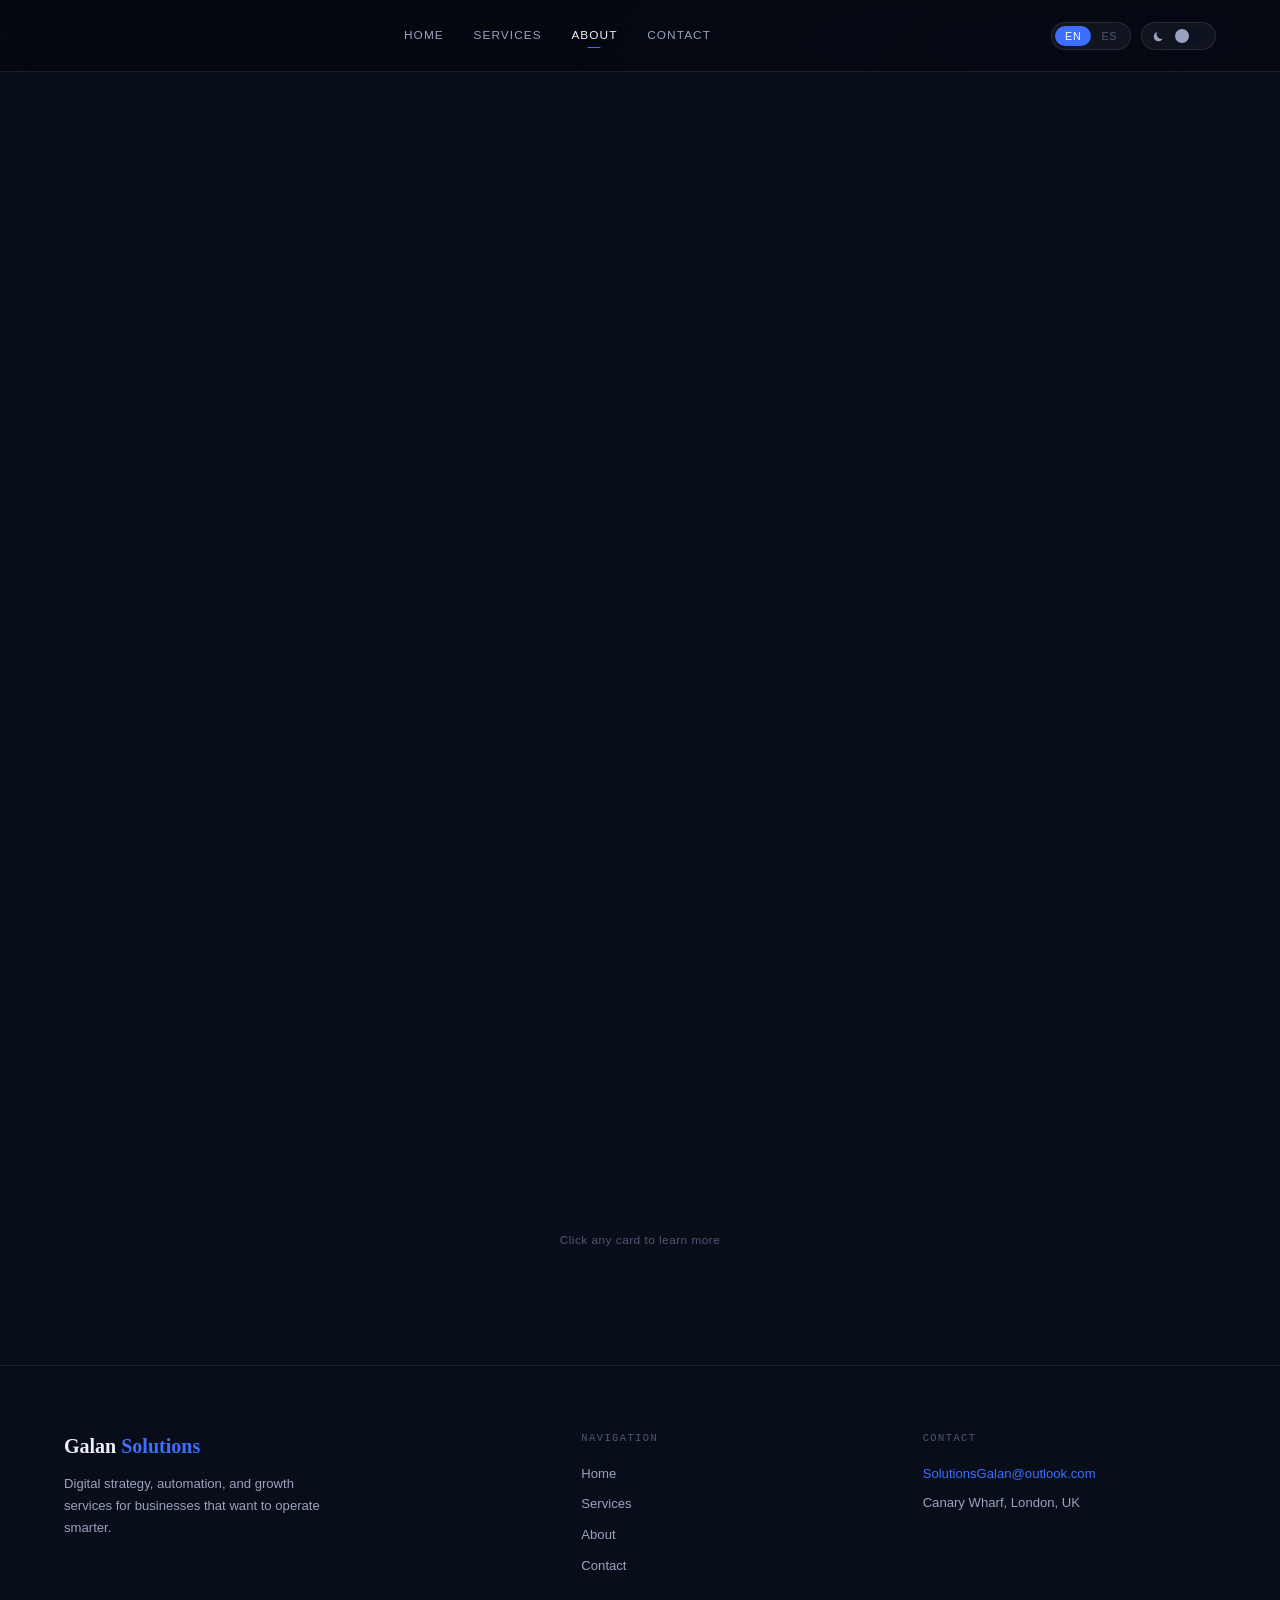
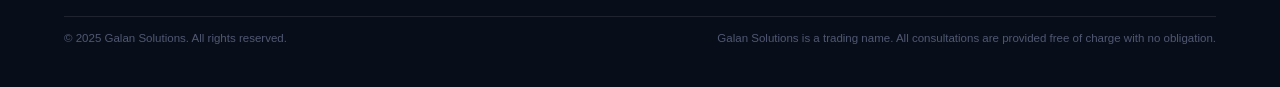
==== commit 8db42145: "Remove logo from nav — about.html" ====
--- a/about.html
+++ b/about.html
@@ -23,7 +23,6 @@
 
 <!-- NAV -->
 <header class="nav" id="nav" role="banner">
-  <a href="./" class="nav-brand"><span class="nav-brand-text">Galan <b>Solutions</b></span></a>
   <nav class="nav-links" role="navigation" aria-label="Primary">
     <a href="./" class="nav-a" data-sec="home">Home</a>
     <a href="services.html" class="nav-a" data-sec="services">Services</a>
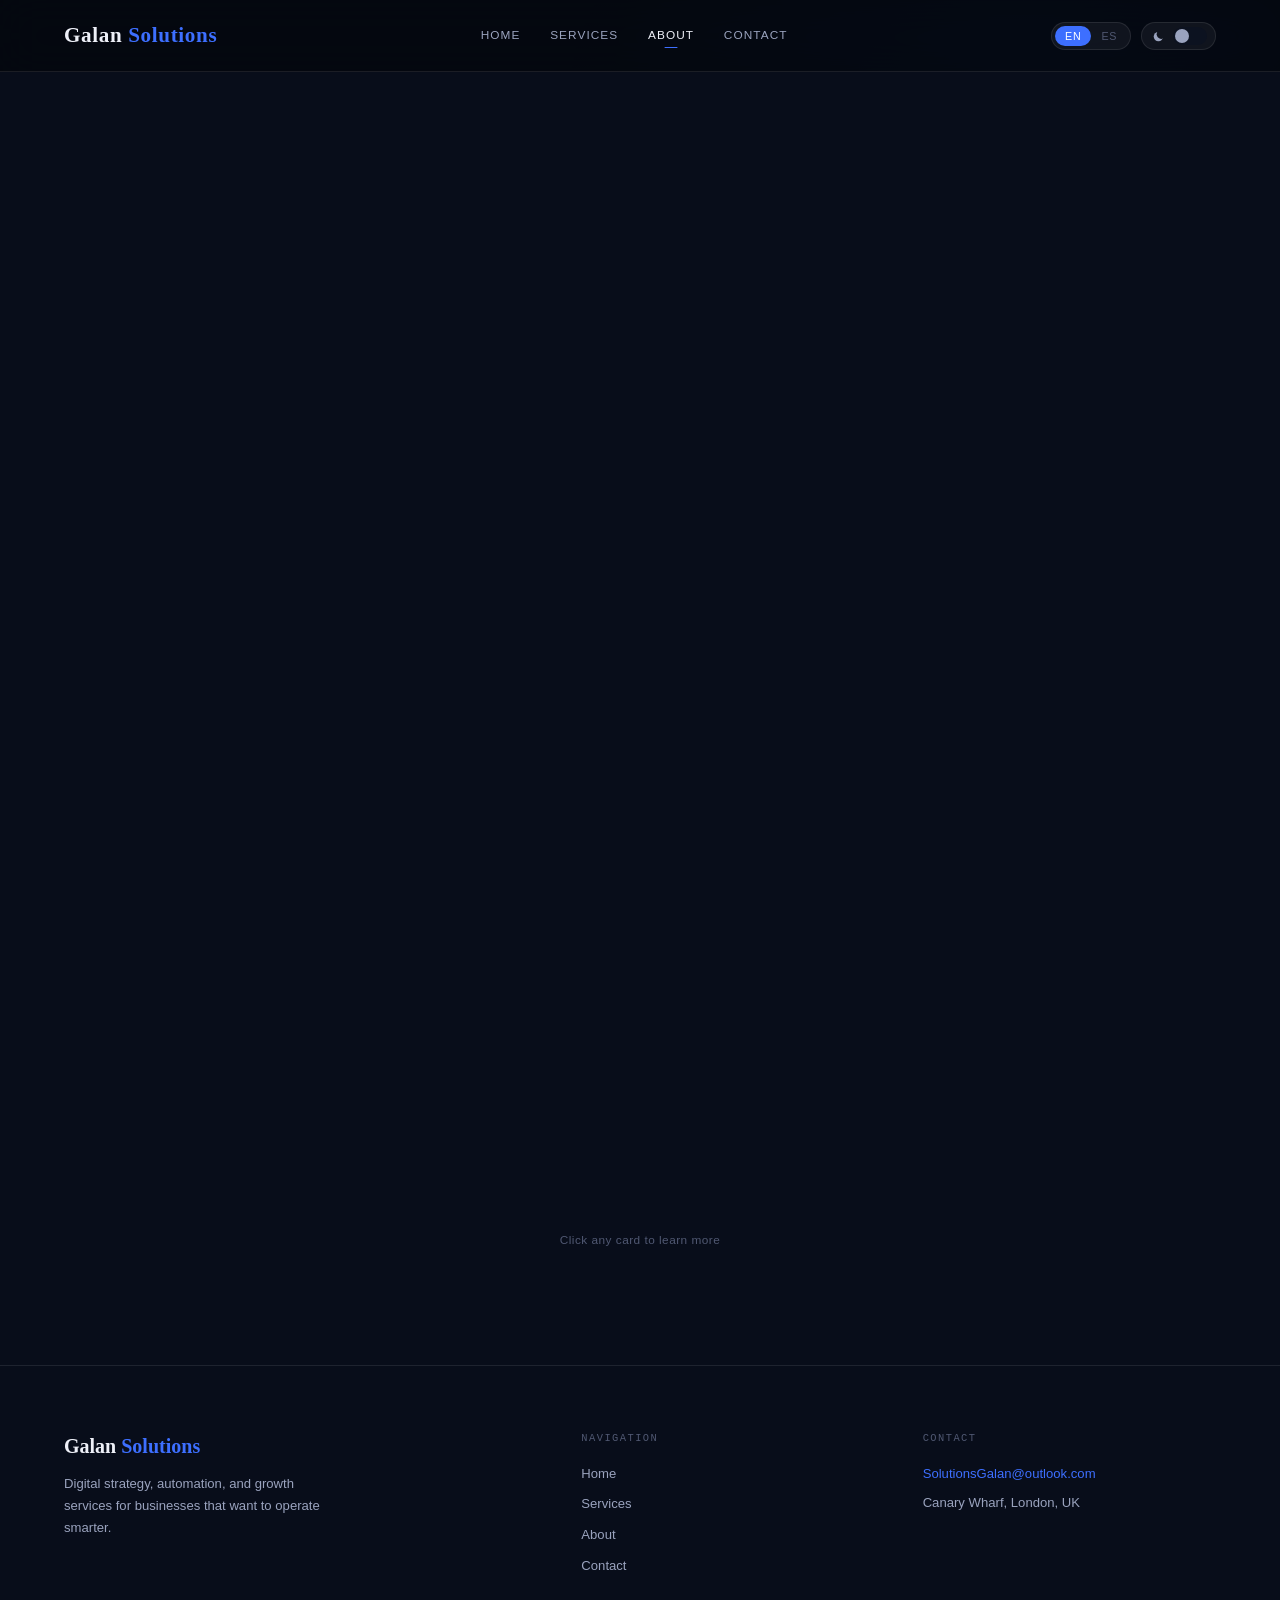
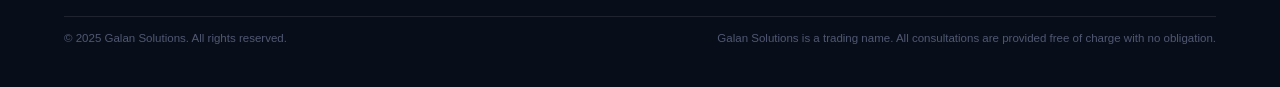
==== commit a1ba3f5c: "Restore Galan Solutions logo to nav — about.html" ====
--- a/about.html
+++ b/about.html
@@ -5,10 +5,10 @@
 <meta http-equiv="Content-Security-Policy" content="default-src 'self'; base-uri 'self'; object-src 'none'; frame-src 'none'; worker-src 'none'; manifest-src 'self'; script-src 'self'; style-src 'self' https://fonts.googleapis.com; font-src https://fonts.gstatic.com; img-src 'self'; connect-src 'self' https://docs.google.com; form-action 'self'; upgrade-insecure-requests; block-all-mixed-content"/>
 <meta name="referrer" content="no-referrer"/>
 <meta name="viewport" content="width=device-width, initial-scale=1.0"/>
-<title>Galan Solutions — Think Digital. Scale Smarter.</title>
+<title>Galan Solutions â Think Digital. Scale Smarter.</title>
 <meta name="description" content="Premium digital agency helping entrepreneurs automate operations, improve marketing, and scale through AI and technology. Based in London."/>
 <meta name="keywords" content="digital agency, AI automation, web design, marketing, London, business growth"/>
-<meta property="og:title" content="Galan Solutions — Think Digital. Scale Smarter."/>
+<meta property="og:title" content="Galan Solutions â Think Digital. Scale Smarter."/>
 <meta property="og:description" content="Empowering businesses with smart digital systems that save time, streamline operations, and allow owners to focus on growth."/>
 <meta property="og:type" content="website"/>
 <link rel="preconnect" href="https://fonts.googleapis.com"/>
@@ -23,6 +23,7 @@
 
 <!-- NAV -->
 <header class="nav" id="nav" role="banner">
+  <a href="./" class="nav-brand"><span class="nav-brand-text">Galan <b>Solutions</b></span></a>
   <nav class="nav-links" role="navigation" aria-label="Primary">
     <a href="./" class="nav-a" data-sec="home">Home</a>
     <a href="services.html" class="nav-a" data-sec="services">Services</a>
@@ -32,7 +33,7 @@
   <div class="nav-r">
     <div class="lang-sw" role="group" aria-label="Language">
       <button class="lbtn on" data-lang="en" aria-label="English">EN</button>
-      <button class="lbtn" data-lang="es" aria-label="Español">ES</button>
+      <button class="lbtn" data-lang="es" aria-label="EspaÃ±ol">ES</button>
     </div>
     <button class="theme-btn-wrap" id="theme-btn" aria-label="Toggle theme">
       <span class="theme-icon" aria-hidden="true">
@@ -79,9 +80,9 @@
         <p class="sub rv d3" id="ab-p2">We keep our team small by design. Every client works with the people making the decisions, not account managers. That means faster execution, cleaner communication, and outcomes that actually reflect your goals.</p>
       </div>
       <div class="float-cards rv d2" aria-hidden="true">
-        <div class="fc"><div class="fc-ico">📍</div><div class="fc-t" id="fc1t">London, UK</div><div class="fc-d" id="fc1d">Based in Canary Wharf, working with clients across the UK and internationally</div><div class="fc-n">London</div></div>
-        <div class="fc"><div class="fc-ico">⚙️</div><div class="fc-t" id="fc2t">Hands-On Delivery</div><div class="fc-d" id="fc2d">Strategy and execution handled by the same team, start to finish</div></div>
-        <div class="fc"><div class="fc-ico">🌐</div><div class="fc-t" id="fc3t">Multi-Sector Experience</div><div class="fc-d" id="fc3d">Exposure across retail, finance, tech, services, and B2B</div></div>
+        <div class="fc"><div class="fc-ico">ð</div><div class="fc-t" id="fc1t">London, UK</div><div class="fc-d" id="fc1d">Based in Canary Wharf, working with clients across the UK and internationally</div><div class="fc-n">London</div></div>
+        <div class="fc"><div class="fc-ico">âï¸</div><div class="fc-t" id="fc2t">Hands-On Delivery</div><div class="fc-d" id="fc2d">Strategy and execution handled by the same team, start to finish</div></div>
+        <div class="fc"><div class="fc-ico">ð</div><div class="fc-t" id="fc3t">Multi-Sector Experience</div><div class="fc-d" id="fc3d">Exposure across retail, finance, tech, services, and B2B</div></div>
       </div>
     </div>
 
@@ -138,7 +139,7 @@
   </div>
   <hr class="ft-divider"/>
   <div class="ft-bot">
-    <span id="ft-copy">© 2025 Galan Solutions. All rights reserved.</span>
+    <span id="ft-copy">Â© 2025 Galan Solutions. All rights reserved.</span>
     <span class="ft-disclaimer" id="ft-disclaimer">Galan Solutions is a trading name. All consultations are provided free of charge with no obligation.</span>
   </div>
 </footer>
